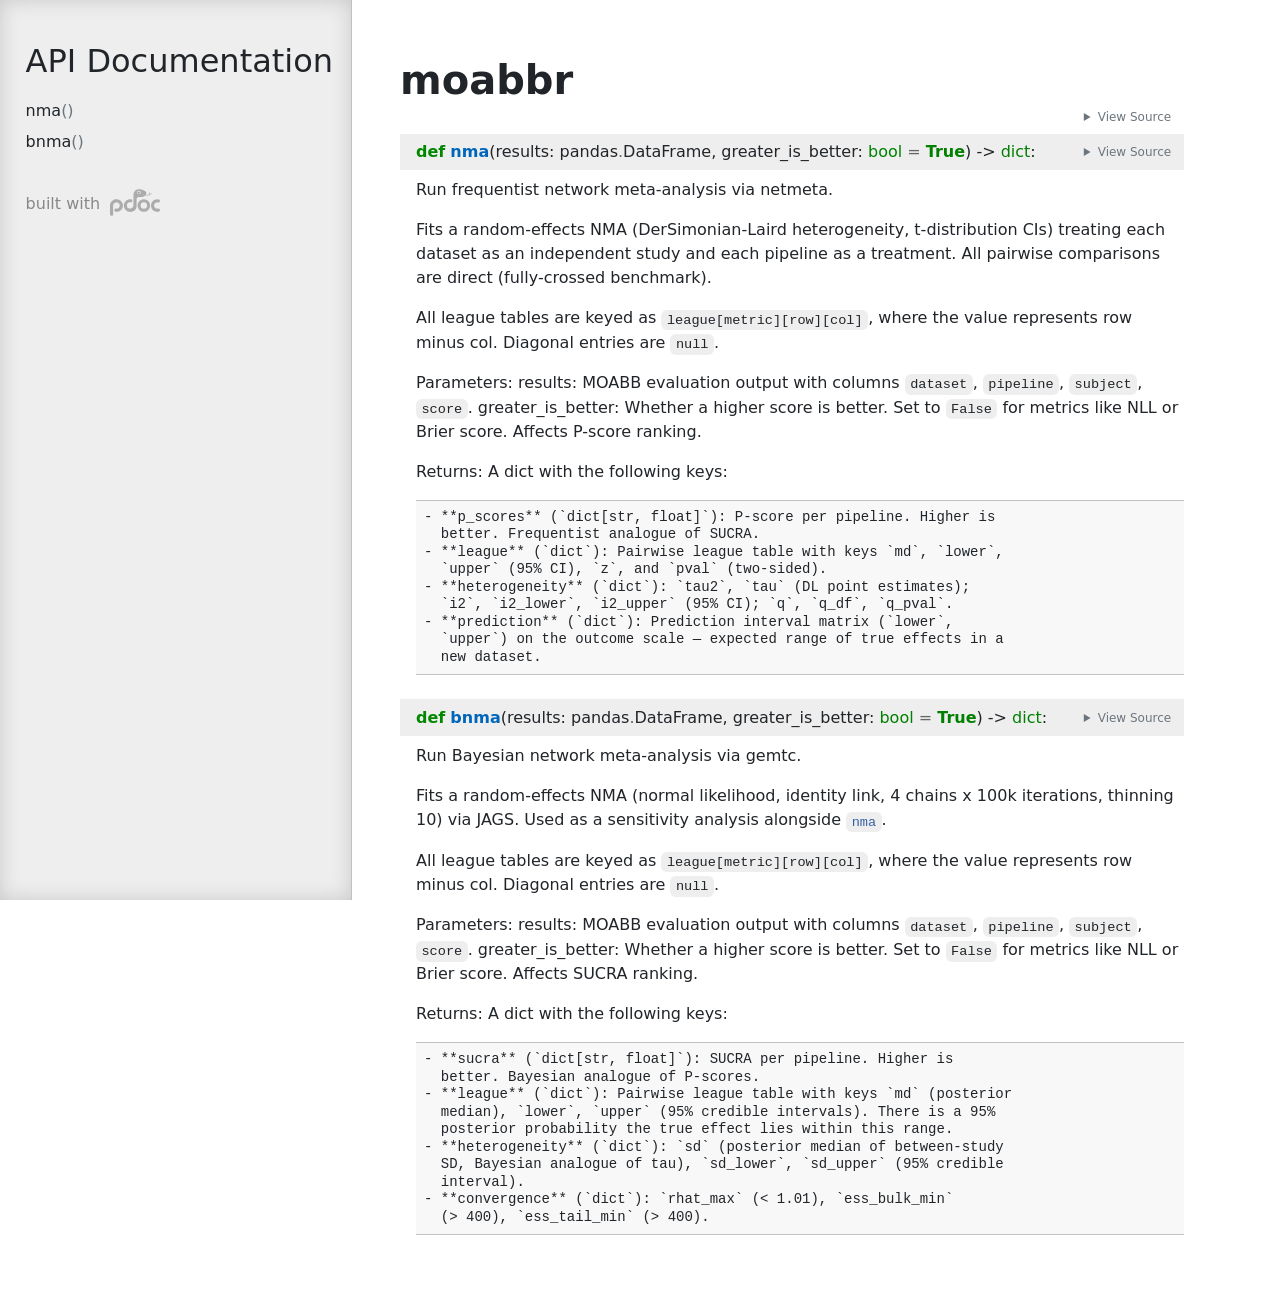
==== docs/moabbr.html @ b008f543 "Moved documentation" ====
<!doctype html>
<html lang="en">
<head>
    <meta charset="utf-8">
    <meta name="viewport" content="width=device-width, initial-scale=1">
    <meta name="generator" content="pdoc 16.0.0"/>
    <title>moabbr API documentation</title>

    <style>/*! * Bootstrap Reboot v5.0.0 (https://getbootstrap.com/) * Copyright 2011-2021 The Bootstrap Authors * Copyright 2011-2021 Twitter, Inc. * Licensed under MIT (https://github.com/twbs/bootstrap/blob/main/LICENSE) * Forked from Normalize.css, licensed MIT (https://github.com/necolas/normalize.css/blob/master/LICENSE.md) */*,::after,::before{box-sizing:border-box}@media (prefers-reduced-motion:no-preference){:root{scroll-behavior:smooth}}body{margin:0;font-family:system-ui,-apple-system,"Segoe UI",Roboto,"Helvetica Neue",Arial,"Noto Sans","Liberation Sans",sans-serif,"Apple Color Emoji","Segoe UI Emoji","Segoe UI Symbol","Noto Color Emoji";font-size:1rem;font-weight:400;line-height:1.5;color:#212529;background-color:#fff;-webkit-text-size-adjust:100%;-webkit-tap-highlight-color:transparent}hr{margin:1rem 0;color:inherit;background-color:currentColor;border:0;opacity:.25}hr:not([size]){height:1px}h1,h2,h3,h4,h5,h6{margin-top:0;margin-bottom:.5rem;font-weight:500;line-height:1.2}h1{font-size:calc(1.375rem + 1.5vw)}@media (min-width:1200px){h1{font-size:2.5rem}}h2{font-size:calc(1.325rem + .9vw)}@media (min-width:1200px){h2{font-size:2rem}}h3{font-size:calc(1.3rem + .6vw)}@media (min-width:1200px){h3{font-size:1.75rem}}h4{font-size:calc(1.275rem + .3vw)}@media (min-width:1200px){h4{font-size:1.5rem}}h5{font-size:1.25rem}h6{font-size:1rem}p{margin-top:0;margin-bottom:1rem}abbr[data-bs-original-title],abbr[title]{-webkit-text-decoration:underline dotted;text-decoration:underline dotted;cursor:help;-webkit-text-decoration-skip-ink:none;text-decoration-skip-ink:none}address{margin-bottom:1rem;font-style:normal;line-height:inherit}ol,ul{padding-left:2rem}dl,ol,ul{margin-top:0;margin-bottom:1rem}ol ol,ol ul,ul ol,ul ul{margin-bottom:0}dt{font-weight:700}dd{margin-bottom:.5rem;margin-left:0}blockquote{margin:0 0 1rem}b,strong{font-weight:bolder}small{font-size:.875em}mark{padding:.2em;background-color:#fcf8e3}sub,sup{position:relative;font-size:.75em;line-height:0;vertical-align:baseline}sub{bottom:-.25em}sup{top:-.5em}a{color:#0d6efd;text-decoration:underline}a:hover{color:#0a58ca}a:not([href]):not([class]),a:not([href]):not([class]):hover{color:inherit;text-decoration:none}code,kbd,pre,samp{font-family:SFMono-Regular,Menlo,Monaco,Consolas,"Liberation Mono","Courier New",monospace;font-size:1em;direction:ltr;unicode-bidi:bidi-override}pre{display:block;margin-top:0;margin-bottom:1rem;overflow:auto;font-size:.875em}pre code{font-size:inherit;color:inherit;word-break:normal}code{font-size:.875em;color:#d63384;word-wrap:break-word}a>code{color:inherit}kbd{padding:.2rem .4rem;font-size:.875em;color:#fff;background-color:#212529;border-radius:.2rem}kbd kbd{padding:0;font-size:1em;font-weight:700}figure{margin:0 0 1rem}img,svg{vertical-align:middle}table{caption-side:bottom;border-collapse:collapse}caption{padding-top:.5rem;padding-bottom:.5rem;color:#6c757d;text-align:left}th{text-align:inherit;text-align:-webkit-match-parent}tbody,td,tfoot,th,thead,tr{border-color:inherit;border-style:solid;border-width:0}label{display:inline-block}button{border-radius:0}button:focus:not(:focus-visible){outline:0}button,input,optgroup,select,textarea{margin:0;font-family:inherit;font-size:inherit;line-height:inherit}button,select{text-transform:none}[role=button]{cursor:pointer}select{word-wrap:normal}select:disabled{opacity:1}[list]::-webkit-calendar-picker-indicator{display:none}[type=button],[type=reset],[type=submit],button{-webkit-appearance:button}[type=button]:not(:disabled),[type=reset]:not(:disabled),[type=submit]:not(:disabled),button:not(:disabled){cursor:pointer}::-moz-focus-inner{padding:0;border-style:none}textarea{resize:vertical}fieldset{min-width:0;padding:0;margin:0;border:0}legend{float:left;width:100%;padding:0;margin-bottom:.5rem;font-size:calc(1.275rem + .3vw);line-height:inherit}@media (min-width:1200px){legend{font-size:1.5rem}}legend+*{clear:left}::-webkit-datetime-edit-day-field,::-webkit-datetime-edit-fields-wrapper,::-webkit-datetime-edit-hour-field,::-webkit-datetime-edit-minute,::-webkit-datetime-edit-month-field,::-webkit-datetime-edit-text,::-webkit-datetime-edit-year-field{padding:0}::-webkit-inner-spin-button{height:auto}[type=search]{outline-offset:-2px;-webkit-appearance:textfield}::-webkit-search-decoration{-webkit-appearance:none}::-webkit-color-swatch-wrapper{padding:0}::file-selector-button{font:inherit}::-webkit-file-upload-button{font:inherit;-webkit-appearance:button}output{display:inline-block}iframe{border:0}summary{display:list-item;cursor:pointer}progress{vertical-align:baseline}[hidden]{display:none!important}</style>
    <style>/*! syntax-highlighting.css */pre{line-height:125%;}span.linenos{color:inherit; background-color:transparent; padding-left:5px; padding-right:20px;}.pdoc-code .hll{background-color:#ffffcc}.pdoc-code{background:#f8f8f8;}.pdoc-code .c{color:#3D7B7B; font-style:italic}.pdoc-code .err{border:1px solid #FF0000}.pdoc-code .k{color:#008000; font-weight:bold}.pdoc-code .o{color:#666666}.pdoc-code .ch{color:#3D7B7B; font-style:italic}.pdoc-code .cm{color:#3D7B7B; font-style:italic}.pdoc-code .cp{color:#9C6500}.pdoc-code .cpf{color:#3D7B7B; font-style:italic}.pdoc-code .c1{color:#3D7B7B; font-style:italic}.pdoc-code .cs{color:#3D7B7B; font-style:italic}.pdoc-code .gd{color:#A00000}.pdoc-code .ge{font-style:italic}.pdoc-code .gr{color:#E40000}.pdoc-code .gh{color:#000080; font-weight:bold}.pdoc-code .gi{color:#008400}.pdoc-code .go{color:#717171}.pdoc-code .gp{color:#000080; font-weight:bold}.pdoc-code .gs{font-weight:bold}.pdoc-code .gu{color:#800080; font-weight:bold}.pdoc-code .gt{color:#0044DD}.pdoc-code .kc{color:#008000; font-weight:bold}.pdoc-code .kd{color:#008000; font-weight:bold}.pdoc-code .kn{color:#008000; font-weight:bold}.pdoc-code .kp{color:#008000}.pdoc-code .kr{color:#008000; font-weight:bold}.pdoc-code .kt{color:#B00040}.pdoc-code .m{color:#666666}.pdoc-code .s{color:#BA2121}.pdoc-code .na{color:#687822}.pdoc-code .nb{color:#008000}.pdoc-code .nc{color:#0000FF; font-weight:bold}.pdoc-code .no{color:#880000}.pdoc-code .nd{color:#AA22FF}.pdoc-code .ni{color:#717171; font-weight:bold}.pdoc-code .ne{color:#CB3F38; font-weight:bold}.pdoc-code .nf{color:#0000FF}.pdoc-code .nl{color:#767600}.pdoc-code .nn{color:#0000FF; font-weight:bold}.pdoc-code .nt{color:#008000; font-weight:bold}.pdoc-code .nv{color:#19177C}.pdoc-code .ow{color:#AA22FF; font-weight:bold}.pdoc-code .w{color:#bbbbbb}.pdoc-code .mb{color:#666666}.pdoc-code .mf{color:#666666}.pdoc-code .mh{color:#666666}.pdoc-code .mi{color:#666666}.pdoc-code .mo{color:#666666}.pdoc-code .sa{color:#BA2121}.pdoc-code .sb{color:#BA2121}.pdoc-code .sc{color:#BA2121}.pdoc-code .dl{color:#BA2121}.pdoc-code .sd{color:#BA2121; font-style:italic}.pdoc-code .s2{color:#BA2121}.pdoc-code .se{color:#AA5D1F; font-weight:bold}.pdoc-code .sh{color:#BA2121}.pdoc-code .si{color:#A45A77; font-weight:bold}.pdoc-code .sx{color:#008000}.pdoc-code .sr{color:#A45A77}.pdoc-code .s1{color:#BA2121}.pdoc-code .ss{color:#19177C}.pdoc-code .bp{color:#008000}.pdoc-code .fm{color:#0000FF}.pdoc-code .vc{color:#19177C}.pdoc-code .vg{color:#19177C}.pdoc-code .vi{color:#19177C}.pdoc-code .vm{color:#19177C}.pdoc-code .il{color:#666666}</style>
    <style>/*! theme.css */:root{--pdoc-background:#fff;}.pdoc{--text:#212529;--muted:#6c757d;--link:#3660a5;--link-hover:#1659c5;--code:#f8f8f8;--active:#fff598;--accent:#eee;--accent2:#c1c1c1;--nav-hover:rgba(255, 255, 255, 0.5);--name:#0066BB;--def:#008800;--annotation:#007020;}</style>
    <style>/*! layout.css */html, body{width:100%;height:100%;}html, main{scroll-behavior:smooth;}body{background-color:var(--pdoc-background);}@media (max-width:769px){#navtoggle{cursor:pointer;position:absolute;width:50px;height:40px;top:1rem;right:1rem;border-color:var(--text);color:var(--text);display:flex;opacity:0.8;z-index:999;}#navtoggle:hover{opacity:1;}#togglestate + div{display:none;}#togglestate:checked + div{display:inherit;}main, header{padding:2rem 3vw;}header + main{margin-top:-3rem;}.git-button{display:none !important;}nav input[type="search"]{max-width:77%;}nav input[type="search"]:first-child{margin-top:-6px;}nav input[type="search"]:valid ~ *{display:none !important;}}@media (min-width:770px){:root{--sidebar-width:clamp(12.5rem, 28vw, 22rem);}nav{position:fixed;overflow:auto;height:100vh;width:var(--sidebar-width);}main, header{padding:3rem 2rem 3rem calc(var(--sidebar-width) + 3rem);width:calc(54rem + var(--sidebar-width));max-width:100%;}header + main{margin-top:-4rem;}#navtoggle{display:none;}}#togglestate{position:absolute;height:0;opacity:0;}nav.pdoc{--pad:clamp(0.5rem, 2vw, 1.75rem);--indent:1.5rem;background-color:var(--accent);border-right:1px solid var(--accent2);box-shadow:0 0 20px rgba(50, 50, 50, .2) inset;padding:0 0 0 var(--pad);overflow-wrap:anywhere;scrollbar-width:thin; scrollbar-color:var(--accent2) transparent; z-index:1}nav.pdoc::-webkit-scrollbar{width:.4rem; }nav.pdoc::-webkit-scrollbar-thumb{background-color:var(--accent2); }nav.pdoc > div{padding:var(--pad) 0;}nav.pdoc .module-list-button{display:inline-flex;align-items:center;color:var(--text);border-color:var(--muted);margin-bottom:1rem;}nav.pdoc .module-list-button:hover{border-color:var(--text);}nav.pdoc input[type=search]{display:block;outline-offset:0;width:calc(100% - var(--pad));}nav.pdoc .logo{max-width:calc(100% - var(--pad));max-height:35vh;display:block;margin:0 auto 1rem;transform:translate(calc(-.5 * var(--pad)), 0);}nav.pdoc ul{list-style:none;padding-left:0;}nav.pdoc > div > ul{margin-left:calc(0px - var(--pad));}nav.pdoc li a{padding:.2rem 0 .2rem calc(var(--pad) + var(--indent));}nav.pdoc > div > ul > li > a{padding-left:var(--pad);}nav.pdoc li{transition:all 100ms;}nav.pdoc li:hover{background-color:var(--nav-hover);}nav.pdoc a, nav.pdoc a:hover{color:var(--text);}nav.pdoc a{display:block;}nav.pdoc > h2:first-of-type{margin-top:1.5rem;}nav.pdoc .class:before{content:"class ";color:var(--muted);}nav.pdoc .function:after{content:"()";color:var(--muted);}nav.pdoc footer:before{content:"";display:block;width:calc(100% - var(--pad));border-top:solid var(--accent2) 1px;margin-top:1.5rem;padding-top:.5rem;}nav.pdoc footer{font-size:small;}</style>
    <style>/*! content.css */.pdoc{color:var(--text);box-sizing:border-box;line-height:1.5;background:none;}.pdoc .pdoc-button{cursor:pointer;display:inline-block;border:solid black 1px;border-radius:2px;font-size:.75rem;padding:calc(0.5em - 1px) 1em;transition:100ms all;}.pdoc .alert{padding:1rem 1rem 1rem calc(1.5rem + 24px);border:1px solid transparent;border-radius:.25rem;background-repeat:no-repeat;background-position:.75rem center;margin-bottom:1rem;}.pdoc .alert > em{display:none;}.pdoc .alert > *:last-child{margin-bottom:0;}.pdoc .alert.note{color:#084298;background-color:#cfe2ff;border-color:#b6d4fe;background-image:url("data:image/svg+xml,%3Csvg%20xmlns%3D%22http%3A//www.w3.org/2000/svg%22%20width%3D%2224%22%20height%3D%2224%22%20fill%3D%22%23084298%22%20viewBox%3D%220%200%2016%2016%22%3E%3Cpath%20d%3D%22M8%2016A8%208%200%201%200%208%200a8%208%200%200%200%200%2016zm.93-9.412-1%204.705c-.07.34.029.533.304.533.194%200%20.487-.07.686-.246l-.088.416c-.287.346-.92.598-1.465.598-.703%200-1.002-.422-.808-1.319l.738-3.468c.064-.293.006-.399-.287-.47l-.451-.081.082-.381%202.29-.287zM8%205.5a1%201%200%201%201%200-2%201%201%200%200%201%200%202z%22/%3E%3C/svg%3E");}.pdoc .alert.tip{color:#0a3622;background-color:#d1e7dd;border-color:#a3cfbb;background-image:url("data:image/svg+xml,%3Csvg%20xmlns%3D%22http%3A//www.w3.org/2000/svg%22%20width%3D%2224%22%20height%3D%2224%22%20fill%3D%22%230a3622%22%20viewBox%3D%220%200%2016%2016%22%3E%3Cpath%20d%3D%22M2%206a6%206%200%201%201%2010.174%204.31c-.203.196-.359.4-.453.619l-.762%201.769A.5.5%200%200%201%2010.5%2013a.5.5%200%200%201%200%201%20.5.5%200%200%201%200%201l-.224.447a1%201%200%200%201-.894.553H6.618a1%201%200%200%201-.894-.553L5.5%2015a.5.5%200%200%201%200-1%20.5.5%200%200%201%200-1%20.5.5%200%200%201-.46-.302l-.761-1.77a2%202%200%200%200-.453-.618A5.98%205.98%200%200%201%202%206m6-5a5%205%200%200%200-3.479%208.592c.263.254.514.564.676.941L5.83%2012h4.342l.632-1.467c.162-.377.413-.687.676-.941A5%205%200%200%200%208%201%22/%3E%3C/svg%3E");}.pdoc .alert.important{color:#055160;background-color:#cff4fc;border-color:#9eeaf9;background-image:url("data:image/svg+xml,%3Csvg%20xmlns%3D%22http%3A//www.w3.org/2000/svg%22%20width%3D%2224%22%20height%3D%2224%22%20fill%3D%22%23055160%22%20viewBox%3D%220%200%2016%2016%22%3E%3Cpath%20d%3D%22M2%200a2%202%200%200%200-2%202v12a2%202%200%200%200%202%202h12a2%202%200%200%200%202-2V2a2%202%200%200%200-2-2zm6%204c.535%200%20.954.462.9.995l-.35%203.507a.552.552%200%200%201-1.1%200L7.1%204.995A.905.905%200%200%201%208%204m.002%206a1%201%200%201%201%200%202%201%201%200%200%201%200-2%22/%3E%3C/svg%3E");}.pdoc .alert.warning{color:#664d03;background-color:#fff3cd;border-color:#ffecb5;background-image:url("data:image/svg+xml,%3Csvg%20xmlns%3D%22http%3A//www.w3.org/2000/svg%22%20width%3D%2224%22%20height%3D%2224%22%20fill%3D%22%23664d03%22%20viewBox%3D%220%200%2016%2016%22%3E%3Cpath%20d%3D%22M8.982%201.566a1.13%201.13%200%200%200-1.96%200L.165%2013.233c-.457.778.091%201.767.98%201.767h13.713c.889%200%201.438-.99.98-1.767L8.982%201.566zM8%205c.535%200%20.954.462.9.995l-.35%203.507a.552.552%200%200%201-1.1%200L7.1%205.995A.905.905%200%200%201%208%205zm.002%206a1%201%200%201%201%200%202%201%201%200%200%201%200-2z%22/%3E%3C/svg%3E");}.pdoc .alert.caution{color:#842029;background-color:#f8d7da;border-color:#f5c2c7;background-image:url("data:image/svg+xml,%3Csvg%20xmlns%3D%22http%3A//www.w3.org/2000/svg%22%20width%3D%2224%22%20height%3D%2224%22%20fill%3D%22%23842029%22%20viewBox%3D%220%200%2016%2016%22%3E%3Cpath%20d%3D%22M11.46.146A.5.5%200%200%200%2011.107%200H4.893a.5.5%200%200%200-.353.146L.146%204.54A.5.5%200%200%200%200%204.893v6.214a.5.5%200%200%200%20.146.353l4.394%204.394a.5.5%200%200%200%20.353.146h6.214a.5.5%200%200%200%20.353-.146l4.394-4.394a.5.5%200%200%200%20.146-.353V4.893a.5.5%200%200%200-.146-.353zM8%204c.535%200%20.954.462.9.995l-.35%203.507a.552.552%200%200%201-1.1%200L7.1%204.995A.905.905%200%200%201%208%204m.002%206a1%201%200%201%201%200%202%201%201%200%200%201%200-2%22/%3E%3C/svg%3E");}.pdoc .alert.danger{color:#842029;background-color:#f8d7da;border-color:#f5c2c7;background-image:url("data:image/svg+xml,%3Csvg%20xmlns%3D%22http%3A//www.w3.org/2000/svg%22%20width%3D%2224%22%20height%3D%2224%22%20fill%3D%22%23842029%22%20viewBox%3D%220%200%2016%2016%22%3E%3Cpath%20d%3D%22M5.52.359A.5.5%200%200%201%206%200h4a.5.5%200%200%201%20.474.658L8.694%206H12.5a.5.5%200%200%201%20.395.807l-7%209a.5.5%200%200%201-.873-.454L6.823%209.5H3.5a.5.5%200%200%201-.48-.641l2.5-8.5z%22/%3E%3C/svg%3E");}.pdoc .visually-hidden{position:absolute !important;width:1px !important;height:1px !important;padding:0 !important;margin:-1px !important;overflow:hidden !important;clip:rect(0, 0, 0, 0) !important;white-space:nowrap !important;border:0 !important;}.pdoc h1, .pdoc h2, .pdoc h3{font-weight:300;margin:.3em 0;padding:.2em 0;}.pdoc > section:not(.module-info) h1{font-size:1.5rem;font-weight:500;}.pdoc > section:not(.module-info) h2{font-size:1.4rem;font-weight:500;}.pdoc > section:not(.module-info) h3{font-size:1.3rem;font-weight:500;}.pdoc > section:not(.module-info) h4{font-size:1.2rem;}.pdoc > section:not(.module-info) h5{font-size:1.1rem;}.pdoc a{text-decoration:none;color:var(--link);}.pdoc a:hover{color:var(--link-hover);}.pdoc blockquote{margin-left:2rem;}.pdoc pre{border-top:1px solid var(--accent2);border-bottom:1px solid var(--accent2);margin-top:0;margin-bottom:1em;padding:.5rem 0 .5rem .5rem;overflow-x:auto;background-color:var(--code);}.pdoc code{color:var(--text);padding:.2em .4em;margin:0;font-size:85%;background-color:var(--accent);border-radius:6px;}.pdoc a > code{color:inherit;}.pdoc pre > code{display:inline-block;font-size:inherit;background:none;border:none;padding:0;}.pdoc > section:not(.module-info){margin-bottom:1.5rem;}.pdoc .modulename{margin-top:0;font-weight:bold;}.pdoc .modulename a{color:var(--link);transition:100ms all;}.pdoc .git-button{float:right;border:solid var(--link) 1px;}.pdoc .git-button:hover{background-color:var(--link);color:var(--pdoc-background);}.view-source-toggle-state,.view-source-toggle-state ~ .pdoc-code{display:none;}.view-source-toggle-state:checked ~ .pdoc-code{display:block;}.view-source-button{display:inline-block;float:right;font-size:.75rem;line-height:1.5rem;color:var(--muted);padding:0 .4rem 0 1.3rem;cursor:pointer;text-indent:-2px;}.view-source-button > span{visibility:hidden;}.module-info .view-source-button{float:none;display:flex;justify-content:flex-end;margin:-1.2rem .4rem -.2rem 0;}.view-source-button::before{position:absolute;content:"View Source";display:list-item;list-style-type:disclosure-closed;}.view-source-toggle-state:checked ~ .attr .view-source-button::before,.view-source-toggle-state:checked ~ .view-source-button::before{list-style-type:disclosure-open;}.pdoc .docstring{margin-bottom:1.5rem;}.pdoc section:not(.module-info) .docstring{margin-left:clamp(0rem, 5vw - 2rem, 1rem);}.pdoc .docstring .pdoc-code{margin-left:1em;margin-right:1em;}.pdoc h1:target,.pdoc h2:target,.pdoc h3:target,.pdoc h4:target,.pdoc h5:target,.pdoc h6:target,.pdoc .pdoc-code > pre > span:target{background-color:var(--active);box-shadow:-1rem 0 0 0 var(--active);}.pdoc .pdoc-code > pre > span:target{display:block;}.pdoc div:target > .attr,.pdoc section:target > .attr,.pdoc dd:target > a{background-color:var(--active);}.pdoc *{scroll-margin:2rem;}.pdoc .pdoc-code .linenos{user-select:none;}.pdoc .attr:hover{filter:contrast(0.95);}.pdoc section, .pdoc .classattr{position:relative;}.pdoc .headerlink{--width:clamp(1rem, 3vw, 2rem);position:absolute;top:0;left:calc(0rem - var(--width));transition:all 100ms ease-in-out;opacity:0;}.pdoc .headerlink::before{content:"#";display:block;text-align:center;width:var(--width);height:2.3rem;line-height:2.3rem;font-size:1.5rem;}.pdoc .attr:hover ~ .headerlink,.pdoc *:target > .headerlink,.pdoc .headerlink:hover{opacity:1;}.pdoc .attr{display:block;margin:.5rem 0 .5rem;padding:.4rem .4rem .4rem 1rem;background-color:var(--accent);overflow-x:auto;}.pdoc .classattr{margin-left:2rem;}.pdoc .decorator-deprecated{color:#842029;}.pdoc .decorator-deprecated ~ span{filter:grayscale(1) opacity(0.8);}.pdoc .name{color:var(--name);font-weight:bold;}.pdoc .def{color:var(--def);font-weight:bold;}.pdoc .signature{background-color:transparent;}.pdoc .param, .pdoc .return-annotation{white-space:pre;}.pdoc .signature.multiline .param{display:block;}.pdoc .signature.condensed .param{display:inline-block;}.pdoc .annotation{color:var(--annotation);}.pdoc .view-value-toggle-state,.pdoc .view-value-toggle-state ~ .default_value{display:none;}.pdoc .view-value-toggle-state:checked ~ .default_value{display:inherit;}.pdoc .view-value-button{font-size:.5rem;vertical-align:middle;border-style:dashed;margin-top:-0.1rem;}.pdoc .view-value-button:hover{background:white;}.pdoc .view-value-button::before{content:"show";text-align:center;width:2.2em;display:inline-block;}.pdoc .view-value-toggle-state:checked ~ .view-value-button::before{content:"hide";}.pdoc .inherited{margin-left:2rem;}.pdoc .inherited dt{font-weight:700;}.pdoc .inherited dt, .pdoc .inherited dd{display:inline;margin-left:0;margin-bottom:.5rem;}.pdoc .inherited dd:not(:last-child):after{content:", ";}.pdoc .inherited .class:before{content:"class ";}.pdoc .inherited .function a:after{content:"()";}.pdoc .search-result .docstring{overflow:auto;max-height:25vh;}.pdoc .search-result.focused > .attr{background-color:var(--active);}.pdoc .attribution{margin-top:2rem;display:block;opacity:0.5;transition:all 200ms;filter:grayscale(100%);}.pdoc .attribution:hover{opacity:1;filter:grayscale(0%);}.pdoc .attribution img{margin-left:5px;height:27px;vertical-align:bottom;width:50px;transition:all 200ms;}.pdoc table{display:block;width:max-content;max-width:100%;overflow:auto;margin-bottom:1rem;}.pdoc table th{font-weight:600;}.pdoc table th, .pdoc table td{padding:6px 13px;border:1px solid var(--accent2);}</style>
    <style>/*! custom.css */</style></head>
<body>
    <nav class="pdoc">
        <label id="navtoggle" for="togglestate" class="pdoc-button"><svg xmlns='http://www.w3.org/2000/svg' viewBox='0 0 30 30'><path stroke-linecap='round' stroke="currentColor" stroke-miterlimit='10' stroke-width='2' d='M4 7h22M4 15h22M4 23h22'/></svg></label>
        <input id="togglestate" type="checkbox" aria-hidden="true" tabindex="-1">
        <div>




            <h2>API Documentation</h2>
                <ul class="memberlist">
            <li>
                    <a class="function" href="#nma">nma</a>
            </li>
            <li>
                    <a class="function" href="#bnma">bnma</a>
            </li>
    </ul>



        <a class="attribution" title="pdoc: Python API documentation generator" href="https://pdoc.dev" target="_blank">
            built with <span class="visually-hidden">pdoc</span><img
                alt="pdoc logo"
                src="data:image/svg+xml,%3Csvg%20xmlns%3D%22http%3A//www.w3.org/2000/svg%22%20role%3D%22img%22%20aria-label%3D%22pdoc%20logo%22%20width%3D%22300%22%20height%3D%22160%22%20viewBox%3D%220%200%20150%2080%22%3E%3Ctitle%3Epdoc%3C/title%3E%3Cpath%20d%3D%22M132.316%2048.886c.276-4.679%202.342-6.698%204.409-7.982s4.27-1.165%206.751-1.055c1.586.07%203.044.156%204.222-.482%201.142-.619%202.026-1.932%202.162-3.739.268-3.576-1.929-5.368-5.006-5.551s-7.599.524-10.517%201.606c-4.455%201.652-8.588%206.606-9.552%208.992s-2.342%206.193-1.745%2010.873%202.664%209.221%205.878%2011.79%205.878%203.808%2010.103%204.312%203.444.229%206.062.229%205.006-2.202%204.914-4.909-2.296-5.001-4.501-4.863-3.077.505-5.281.229-7.715-2.064-7.899-9.451z%22%20fill%3D%22%23198754%22/%3E%3Ccircle%20cx%3D%22101.504%22%20cy%3D%2248.943%22%20r%3D%2214.208%22%20fill%3D%22none%22%20stroke%3D%22%23198754%22%20stroke-width%3D%229.354%22/%3E%3Cpath%20d%3D%22M87.81.002c-3.637.065-5.001.454-7.014%201.232s-3.443%201.363-6.3%204.282c-1.723%201.76-3.148%205.019-3.776%207.329-.413%201.521-.316%202.63-.316%202.63l-.195%2034.612c.065%205.774-6.755%208.305-9.612%208.37s-9.678-1.038-9.743-9.408%207.128-9.521%208.362-9.521c1.413-.13%202.526-.021%203.718-.016%202.071.009%204.157-.778%204.092-4.671s-4.157-4.736-4.157-4.736c-6.3-.843-11.43%202.206-11.43%202.206S40.917%2038.15%2041.372%2049.634%2051.568%2068.19%2061.311%2068.125s18.316-7.007%2018.445-17.193l.13-22.772c.046-2.291%202.683-3.644%204.476-4.203.745-.232%201.694-.274%201.694-.274l10.457-.13s4.871-.324%207.729-3.114%204.352-6.294%204.352-6.294.974-3.049.13-4.606-.195-1.233-2.792-3.309-8.573-4.477-8.573-4.477S91.447-.063%2087.81.002zM0%2047.169l.065%2028.417S0%2080.127%204.481%2079.997s5.072-3.866%205.049-4.152l-.113-28.482s1.624-7.656%209.937-7.721%2010.002%206.942%2010.002%208.499-.909%2010.51-9.093%2010.51c-.948%200-2.99-.567-4.145-.272-3.919%201-3.194%204.554-3.194%204.554s.065%205.061%207.404%204.996%2018.575-6.034%2018.575-19.074S26.953%2030.04%2019.549%2029.91%201.234%2035.296%200%2047.169z%22%20fill%3D%22%23198754%22/%3E%3Cg%20transform%3D%22matrix%28.325601%200%200%20.325256%20-10.32669%20-45.802786%29%22%3E%3Ccircle%20cx%3D%22297.554%22%20cy%3D%22172.286%22%20r%3D%2216.5%22%20fill%3D%22%23fff%22/%3E%3Cellipse%20cx%3D%22297.709%22%20cy%3D%22172.642%22%20rx%3D%2211.071%22%20ry%3D%2210.871%22%20fill%3D%22%23105a48%22/%3E%3Ccircle%20cx%3D%22304.104%22%20cy%3D%22167.667%22%20r%3D%224.5%22%20fill%3D%22%23fff%22/%3E%3C/g%3E%3Cpath%20d%3D%22M94.661%2017.032l.893-1.476s.99.714%201.916.925%201.575.114%202.955.114l14.565-.162c1.283-.032%203.085-.762%203.02-3.293s-.373-3.503-.373-3.503l1.283-.487s.52.503.877%201.573.309%201.995.292%202.66-.227%201.541-.227%201.541%201.564-.308%202.359-1.038.823-.779%201.489-1.508.812-.86.812-.86.552-.13.877.26.341.957.065%201.46-1.672%202.206-3.247%203.066-2.76%201.427-3.929%201.768-3.848.73-7.063.714l-10.944-.114s-2.143-.081-3.02-.373-2.241-.973-2.598-1.265z%22%20fill%3D%22%23d36d49%22/%3E%3Cg%20fill%3D%22%23105a48%22%3E%3Cellipse%20cx%3D%2293.052%22%20cy%3D%2243.567%22%20rx%3D%22.869%22%20ry%3D%221.014%22%20transform%3D%22rotate%28341.022%29%22/%3E%3Cellipse%20cx%3D%22104.3%22%20cy%3D%22-16.184%22%20rx%3D%22.865%22%20ry%3D%221.009%22%20transform%3D%22rotate%2814.786%29%22/%3E%3C/g%3E%3C/svg%3E"/>
        </a>
</div>
    </nav>
    <main class="pdoc">
            <section class="module-info">
                    <h1 class="modulename">
moabbr    </h1>

                
                        <input id="mod-moabbr-view-source" class="view-source-toggle-state" type="checkbox" aria-hidden="true" tabindex="-1">

                        <label class="view-source-button" for="mod-moabbr-view-source"><span>View Source</span></label>

                        <div class="pdoc-code codehilite"><pre><span></span><span id="L-1"><a href="#L-1"><span class="linenos">1</span></a><span class="kn">from</span><span class="w"> </span><span class="nn">.run</span><span class="w"> </span><span class="kn">import</span> <span class="n">nma</span><span class="p">,</span> <span class="n">bnma</span>
</span><span id="L-2"><a href="#L-2"><span class="linenos">2</span></a>
</span><span id="L-3"><a href="#L-3"><span class="linenos">3</span></a><span class="n">__all__</span> <span class="o">=</span> <span class="p">[</span><span class="n">nma</span><span class="o">.</span><span class="vm">__name__</span><span class="p">,</span> <span class="n">bnma</span><span class="o">.</span><span class="vm">__name__</span><span class="p">]</span>
</span></pre></div>


            </section>
                <section id="nma">
                            <input id="nma-view-source" class="view-source-toggle-state" type="checkbox" aria-hidden="true" tabindex="-1">
<div class="attr function">
            
        <span class="def">def</span>
        <span class="name">nma</span><span class="signature pdoc-code condensed">(<span class="param"><span class="n">results</span><span class="p">:</span> <span class="n">pandas</span><span class="o">.</span><span class="n">DataFrame</span>, </span><span class="param"><span class="n">greater_is_better</span><span class="p">:</span> <span class="nb">bool</span> <span class="o">=</span> <span class="kc">True</span></span><span class="return-annotation">) -> <span class="nb">dict</span>:</span></span>

                <label class="view-source-button" for="nma-view-source"><span>View Source</span></label>

    </div>
    <a class="headerlink" href="#nma"></a>
            <div class="pdoc-code codehilite"><pre><span></span><span id="nma-29"><a href="#nma-29"><span class="linenos">29</span></a><span class="k">def</span><span class="w"> </span><span class="nf">nma</span><span class="p">(</span><span class="n">results</span><span class="p">:</span> <span class="n">pd</span><span class="o">.</span><span class="n">DataFrame</span><span class="p">,</span> <span class="n">greater_is_better</span><span class="p">:</span> <span class="nb">bool</span> <span class="o">=</span> <span class="kc">True</span><span class="p">)</span> <span class="o">-&gt;</span> <span class="nb">dict</span><span class="p">:</span>
</span><span id="nma-30"><a href="#nma-30"><span class="linenos">30</span></a><span class="w">    </span><span class="sd">&quot;&quot;&quot;Run frequentist network meta-analysis via netmeta.</span>
</span><span id="nma-31"><a href="#nma-31"><span class="linenos">31</span></a>
</span><span id="nma-32"><a href="#nma-32"><span class="linenos">32</span></a><span class="sd">    Fits a random-effects NMA (DerSimonian-Laird heterogeneity, t-distribution</span>
</span><span id="nma-33"><a href="#nma-33"><span class="linenos">33</span></a><span class="sd">    CIs) treating each dataset as an independent study and each pipeline as a</span>
</span><span id="nma-34"><a href="#nma-34"><span class="linenos">34</span></a><span class="sd">    treatment. All pairwise comparisons are direct (fully-crossed benchmark).</span>
</span><span id="nma-35"><a href="#nma-35"><span class="linenos">35</span></a>
</span><span id="nma-36"><a href="#nma-36"><span class="linenos">36</span></a><span class="sd">    All league tables are keyed as `league[metric][row][col]`, where the value</span>
</span><span id="nma-37"><a href="#nma-37"><span class="linenos">37</span></a><span class="sd">    represents row minus col. Diagonal entries are `null`.</span>
</span><span id="nma-38"><a href="#nma-38"><span class="linenos">38</span></a>
</span><span id="nma-39"><a href="#nma-39"><span class="linenos">39</span></a><span class="sd">    Parameters:</span>
</span><span id="nma-40"><a href="#nma-40"><span class="linenos">40</span></a><span class="sd">        results: MOABB evaluation output with columns `dataset`, `pipeline`,</span>
</span><span id="nma-41"><a href="#nma-41"><span class="linenos">41</span></a><span class="sd">            `subject`, `score`.</span>
</span><span id="nma-42"><a href="#nma-42"><span class="linenos">42</span></a><span class="sd">        greater_is_better: Whether a higher score is better. Set to `False`</span>
</span><span id="nma-43"><a href="#nma-43"><span class="linenos">43</span></a><span class="sd">            for metrics like NLL or Brier score. Affects P-score ranking.</span>
</span><span id="nma-44"><a href="#nma-44"><span class="linenos">44</span></a>
</span><span id="nma-45"><a href="#nma-45"><span class="linenos">45</span></a><span class="sd">    Returns:</span>
</span><span id="nma-46"><a href="#nma-46"><span class="linenos">46</span></a><span class="sd">        A dict with the following keys:</span>
</span><span id="nma-47"><a href="#nma-47"><span class="linenos">47</span></a>
</span><span id="nma-48"><a href="#nma-48"><span class="linenos">48</span></a><span class="sd">        - **p_scores** (`dict[str, float]`): P-score per pipeline. Higher is</span>
</span><span id="nma-49"><a href="#nma-49"><span class="linenos">49</span></a><span class="sd">          better. Frequentist analogue of SUCRA.</span>
</span><span id="nma-50"><a href="#nma-50"><span class="linenos">50</span></a><span class="sd">        - **league** (`dict`): Pairwise league table with keys `md`, `lower`,</span>
</span><span id="nma-51"><a href="#nma-51"><span class="linenos">51</span></a><span class="sd">          `upper` (95% CI), `z`, and `pval` (two-sided).</span>
</span><span id="nma-52"><a href="#nma-52"><span class="linenos">52</span></a><span class="sd">        - **heterogeneity** (`dict`): `tau2`, `tau` (DL point estimates);</span>
</span><span id="nma-53"><a href="#nma-53"><span class="linenos">53</span></a><span class="sd">          `i2`, `i2_lower`, `i2_upper` (95% CI); `q`, `q_df`, `q_pval`.</span>
</span><span id="nma-54"><a href="#nma-54"><span class="linenos">54</span></a><span class="sd">        - **prediction** (`dict`): Prediction interval matrix (`lower`,</span>
</span><span id="nma-55"><a href="#nma-55"><span class="linenos">55</span></a><span class="sd">          `upper`) on the outcome scale — expected range of true effects in a</span>
</span><span id="nma-56"><a href="#nma-56"><span class="linenos">56</span></a><span class="sd">          new dataset.</span>
</span><span id="nma-57"><a href="#nma-57"><span class="linenos">57</span></a><span class="sd">    &quot;&quot;&quot;</span>
</span><span id="nma-58"><a href="#nma-58"><span class="linenos">58</span></a>    <span class="k">return</span> <span class="n">_run</span><span class="p">(</span><span class="s2">&quot;nma&quot;</span><span class="p">,</span> <span class="n">results</span><span class="p">,</span> <span class="n">greater_is_better</span><span class="p">)</span>
</span></pre></div>


            <div class="docstring"><p>Run frequentist network meta-analysis via netmeta.</p>

<p>Fits a random-effects NMA (DerSimonian-Laird heterogeneity, t-distribution
CIs) treating each dataset as an independent study and each pipeline as a
treatment. All pairwise comparisons are direct (fully-crossed benchmark).</p>

<p>All league tables are keyed as <code>league[metric][row][col]</code>, where the value
represents row minus col. Diagonal entries are <code>null</code>.</p>

<p>Parameters:
    results: MOABB evaluation output with columns <code>dataset</code>, <code>pipeline</code>,
        <code>subject</code>, <code>score</code>.
    greater_is_better: Whether a higher score is better. Set to <code>False</code>
        for metrics like NLL or Brier score. Affects P-score ranking.</p>

<p>Returns:
    A dict with the following keys:</p>

<pre><code>- **p_scores** (`dict[str, float]`): P-score per pipeline. Higher is
  better. Frequentist analogue of SUCRA.
- **league** (`dict`): Pairwise league table with keys `md`, `lower`,
  `upper` (95% CI), `z`, and `pval` (two-sided).
- **heterogeneity** (`dict`): `tau2`, `tau` (DL point estimates);
  `i2`, `i2_lower`, `i2_upper` (95% CI); `q`, `q_df`, `q_pval`.
- **prediction** (`dict`): Prediction interval matrix (`lower`,
  `upper`) on the outcome scale — expected range of true effects in a
  new dataset.
</code></pre>
</div>


                </section>
                <section id="bnma">
                            <input id="bnma-view-source" class="view-source-toggle-state" type="checkbox" aria-hidden="true" tabindex="-1">
<div class="attr function">
            
        <span class="def">def</span>
        <span class="name">bnma</span><span class="signature pdoc-code condensed">(<span class="param"><span class="n">results</span><span class="p">:</span> <span class="n">pandas</span><span class="o">.</span><span class="n">DataFrame</span>, </span><span class="param"><span class="n">greater_is_better</span><span class="p">:</span> <span class="nb">bool</span> <span class="o">=</span> <span class="kc">True</span></span><span class="return-annotation">) -> <span class="nb">dict</span>:</span></span>

                <label class="view-source-button" for="bnma-view-source"><span>View Source</span></label>

    </div>
    <a class="headerlink" href="#bnma"></a>
            <div class="pdoc-code codehilite"><pre><span></span><span id="bnma-61"><a href="#bnma-61"><span class="linenos">61</span></a><span class="k">def</span><span class="w"> </span><span class="nf">bnma</span><span class="p">(</span><span class="n">results</span><span class="p">:</span> <span class="n">pd</span><span class="o">.</span><span class="n">DataFrame</span><span class="p">,</span> <span class="n">greater_is_better</span><span class="p">:</span> <span class="nb">bool</span> <span class="o">=</span> <span class="kc">True</span><span class="p">)</span> <span class="o">-&gt;</span> <span class="nb">dict</span><span class="p">:</span>
</span><span id="bnma-62"><a href="#bnma-62"><span class="linenos">62</span></a><span class="w">    </span><span class="sd">&quot;&quot;&quot;Run Bayesian network meta-analysis via gemtc.</span>
</span><span id="bnma-63"><a href="#bnma-63"><span class="linenos">63</span></a>
</span><span id="bnma-64"><a href="#bnma-64"><span class="linenos">64</span></a><span class="sd">    Fits a random-effects NMA (normal likelihood, identity link, 4 chains x</span>
</span><span id="bnma-65"><a href="#bnma-65"><span class="linenos">65</span></a><span class="sd">    100k iterations, thinning 10) via JAGS. Used as a sensitivity analysis</span>
</span><span id="bnma-66"><a href="#bnma-66"><span class="linenos">66</span></a><span class="sd">    alongside `nma`.</span>
</span><span id="bnma-67"><a href="#bnma-67"><span class="linenos">67</span></a>
</span><span id="bnma-68"><a href="#bnma-68"><span class="linenos">68</span></a><span class="sd">    All league tables are keyed as `league[metric][row][col]`, where the value</span>
</span><span id="bnma-69"><a href="#bnma-69"><span class="linenos">69</span></a><span class="sd">    represents row minus col. Diagonal entries are `null`.</span>
</span><span id="bnma-70"><a href="#bnma-70"><span class="linenos">70</span></a>
</span><span id="bnma-71"><a href="#bnma-71"><span class="linenos">71</span></a><span class="sd">    Parameters:</span>
</span><span id="bnma-72"><a href="#bnma-72"><span class="linenos">72</span></a><span class="sd">        results: MOABB evaluation output with columns `dataset`, `pipeline`,</span>
</span><span id="bnma-73"><a href="#bnma-73"><span class="linenos">73</span></a><span class="sd">            `subject`, `score`.</span>
</span><span id="bnma-74"><a href="#bnma-74"><span class="linenos">74</span></a><span class="sd">        greater_is_better: Whether a higher score is better. Set to `False`</span>
</span><span id="bnma-75"><a href="#bnma-75"><span class="linenos">75</span></a><span class="sd">            for metrics like NLL or Brier score. Affects SUCRA ranking.</span>
</span><span id="bnma-76"><a href="#bnma-76"><span class="linenos">76</span></a>
</span><span id="bnma-77"><a href="#bnma-77"><span class="linenos">77</span></a><span class="sd">    Returns:</span>
</span><span id="bnma-78"><a href="#bnma-78"><span class="linenos">78</span></a><span class="sd">        A dict with the following keys:</span>
</span><span id="bnma-79"><a href="#bnma-79"><span class="linenos">79</span></a>
</span><span id="bnma-80"><a href="#bnma-80"><span class="linenos">80</span></a><span class="sd">        - **sucra** (`dict[str, float]`): SUCRA per pipeline. Higher is</span>
</span><span id="bnma-81"><a href="#bnma-81"><span class="linenos">81</span></a><span class="sd">          better. Bayesian analogue of P-scores.</span>
</span><span id="bnma-82"><a href="#bnma-82"><span class="linenos">82</span></a><span class="sd">        - **league** (`dict`): Pairwise league table with keys `md` (posterior</span>
</span><span id="bnma-83"><a href="#bnma-83"><span class="linenos">83</span></a><span class="sd">          median), `lower`, `upper` (95% credible intervals). There is a 95%</span>
</span><span id="bnma-84"><a href="#bnma-84"><span class="linenos">84</span></a><span class="sd">          posterior probability the true effect lies within this range.</span>
</span><span id="bnma-85"><a href="#bnma-85"><span class="linenos">85</span></a><span class="sd">        - **heterogeneity** (`dict`): `sd` (posterior median of between-study</span>
</span><span id="bnma-86"><a href="#bnma-86"><span class="linenos">86</span></a><span class="sd">          SD, Bayesian analogue of tau), `sd_lower`, `sd_upper` (95% credible</span>
</span><span id="bnma-87"><a href="#bnma-87"><span class="linenos">87</span></a><span class="sd">          interval).</span>
</span><span id="bnma-88"><a href="#bnma-88"><span class="linenos">88</span></a><span class="sd">        - **convergence** (`dict`): `rhat_max` (&lt; 1.01), `ess_bulk_min`</span>
</span><span id="bnma-89"><a href="#bnma-89"><span class="linenos">89</span></a><span class="sd">          (&gt; 400), `ess_tail_min` (&gt; 400).</span>
</span><span id="bnma-90"><a href="#bnma-90"><span class="linenos">90</span></a><span class="sd">    &quot;&quot;&quot;</span>
</span><span id="bnma-91"><a href="#bnma-91"><span class="linenos">91</span></a>    <span class="k">return</span> <span class="n">_run</span><span class="p">(</span><span class="s2">&quot;bnma&quot;</span><span class="p">,</span> <span class="n">results</span><span class="p">,</span> <span class="n">greater_is_better</span><span class="p">)</span>
</span></pre></div>


            <div class="docstring"><p>Run Bayesian network meta-analysis via gemtc.</p>

<p>Fits a random-effects NMA (normal likelihood, identity link, 4 chains x
100k iterations, thinning 10) via JAGS. Used as a sensitivity analysis
alongside <code><a href="#nma">nma</a></code>.</p>

<p>All league tables are keyed as <code>league[metric][row][col]</code>, where the value
represents row minus col. Diagonal entries are <code>null</code>.</p>

<p>Parameters:
    results: MOABB evaluation output with columns <code>dataset</code>, <code>pipeline</code>,
        <code>subject</code>, <code>score</code>.
    greater_is_better: Whether a higher score is better. Set to <code>False</code>
        for metrics like NLL or Brier score. Affects SUCRA ranking.</p>

<p>Returns:
    A dict with the following keys:</p>

<pre><code>- **sucra** (`dict[str, float]`): SUCRA per pipeline. Higher is
  better. Bayesian analogue of P-scores.
- **league** (`dict`): Pairwise league table with keys `md` (posterior
  median), `lower`, `upper` (95% credible intervals). There is a 95%
  posterior probability the true effect lies within this range.
- **heterogeneity** (`dict`): `sd` (posterior median of between-study
  SD, Bayesian analogue of tau), `sd_lower`, `sd_upper` (95% credible
  interval).
- **convergence** (`dict`): `rhat_max` (&lt; 1.01), `ess_bulk_min`
  (&gt; 400), `ess_tail_min` (&gt; 400).
</code></pre>
</div>


                </section>
    </main>
</body>
</html>
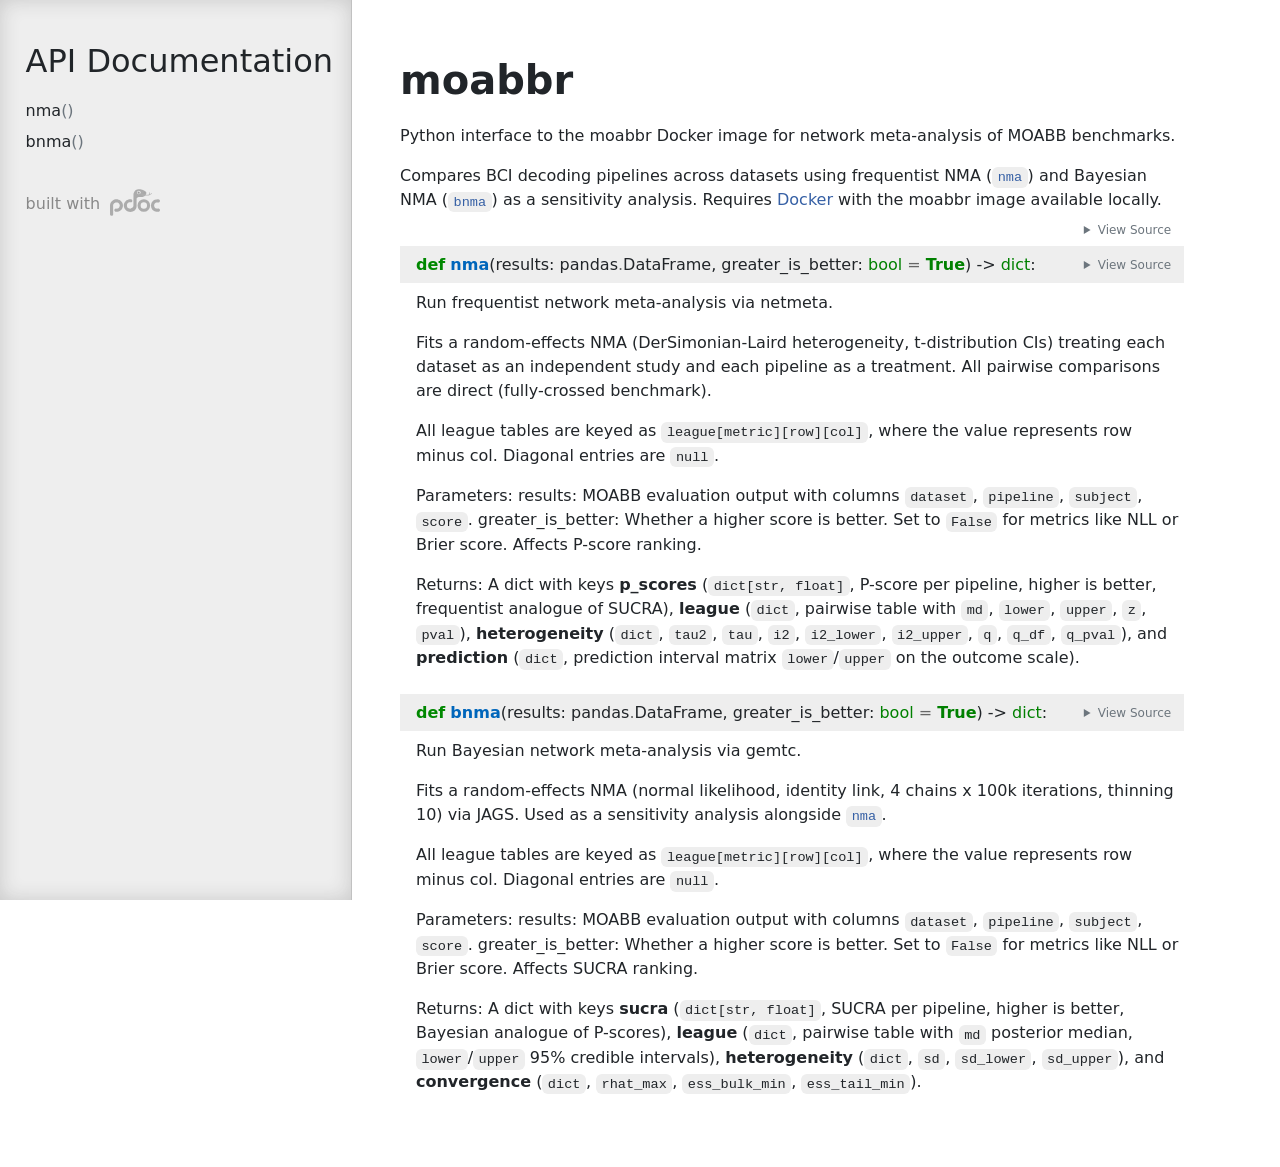
==== commit 9b27598e: "Updated docs webpage" ====
--- a/docs/moabbr.html
+++ b/docs/moabbr.html
@@ -45,14 +45,27 @@
                     <h1 class="modulename">
 moabbr    </h1>
 
-                
+                        <div class="docstring"><p>Python interface to the moabbr Docker image for network meta-analysis of MOABB benchmarks.</p>
+
+<p>Compares BCI decoding pipelines across datasets using frequentist NMA
+(<code><a href="#nma">nma</a></code>) and Bayesian NMA (<code><a href="#bnma">bnma</a></code>) as a sensitivity analysis. Requires
+<a href="https://www.docker.com">Docker</a> with the moabbr image available locally.</p>
+</div>
+
                         <input id="mod-moabbr-view-source" class="view-source-toggle-state" type="checkbox" aria-hidden="true" tabindex="-1">
 
                         <label class="view-source-button" for="mod-moabbr-view-source"><span>View Source</span></label>
 
-                        <div class="pdoc-code codehilite"><pre><span></span><span id="L-1"><a href="#L-1"><span class="linenos">1</span></a><span class="kn">from</span><span class="w"> </span><span class="nn">.run</span><span class="w"> </span><span class="kn">import</span> <span class="n">nma</span><span class="p">,</span> <span class="n">bnma</span>
-</span><span id="L-2"><a href="#L-2"><span class="linenos">2</span></a>
-</span><span id="L-3"><a href="#L-3"><span class="linenos">3</span></a><span class="n">__all__</span> <span class="o">=</span> <span class="p">[</span><span class="n">nma</span><span class="o">.</span><span class="vm">__name__</span><span class="p">,</span> <span class="n">bnma</span><span class="o">.</span><span class="vm">__name__</span><span class="p">]</span>
+                        <div class="pdoc-code codehilite"><pre><span></span><span id="L-1"><a href="#L-1"><span class="linenos"> 1</span></a><span class="sd">&quot;&quot;&quot;Python interface to the moabbr Docker image for network meta-analysis of MOABB benchmarks.</span>
+</span><span id="L-2"><a href="#L-2"><span class="linenos"> 2</span></a>
+</span><span id="L-3"><a href="#L-3"><span class="linenos"> 3</span></a><span class="sd">Compares BCI decoding pipelines across datasets using frequentist NMA</span>
+</span><span id="L-4"><a href="#L-4"><span class="linenos"> 4</span></a><span class="sd">(`nma`) and Bayesian NMA (`bnma`) as a sensitivity analysis. Requires</span>
+</span><span id="L-5"><a href="#L-5"><span class="linenos"> 5</span></a><span class="sd">[Docker](https://www.docker.com) with the moabbr image available locally.</span>
+</span><span id="L-6"><a href="#L-6"><span class="linenos"> 6</span></a><span class="sd">&quot;&quot;&quot;</span>
+</span><span id="L-7"><a href="#L-7"><span class="linenos"> 7</span></a>
+</span><span id="L-8"><a href="#L-8"><span class="linenos"> 8</span></a><span class="kn">from</span><span class="w"> </span><span class="nn">.run</span><span class="w"> </span><span class="kn">import</span> <span class="n">nma</span><span class="p">,</span> <span class="n">bnma</span>
+</span><span id="L-9"><a href="#L-9"><span class="linenos"> 9</span></a>
+</span><span id="L-10"><a href="#L-10"><span class="linenos">10</span></a><span class="n">__all__</span> <span class="o">=</span> <span class="p">[</span><span class="n">nma</span><span class="o">.</span><span class="vm">__name__</span><span class="p">,</span> <span class="n">bnma</span><span class="o">.</span><span class="vm">__name__</span><span class="p">]</span>
 </span></pre></div>
 
 
@@ -85,19 +98,15 @@
 </span><span id="nma-43"><a href="#nma-43"><span class="linenos">43</span></a><span class="sd">            for metrics like NLL or Brier score. Affects P-score ranking.</span>
 </span><span id="nma-44"><a href="#nma-44"><span class="linenos">44</span></a>
 </span><span id="nma-45"><a href="#nma-45"><span class="linenos">45</span></a><span class="sd">    Returns:</span>
-</span><span id="nma-46"><a href="#nma-46"><span class="linenos">46</span></a><span class="sd">        A dict with the following keys:</span>
-</span><span id="nma-47"><a href="#nma-47"><span class="linenos">47</span></a>
-</span><span id="nma-48"><a href="#nma-48"><span class="linenos">48</span></a><span class="sd">        - **p_scores** (`dict[str, float]`): P-score per pipeline. Higher is</span>
-</span><span id="nma-49"><a href="#nma-49"><span class="linenos">49</span></a><span class="sd">          better. Frequentist analogue of SUCRA.</span>
-</span><span id="nma-50"><a href="#nma-50"><span class="linenos">50</span></a><span class="sd">        - **league** (`dict`): Pairwise league table with keys `md`, `lower`,</span>
-</span><span id="nma-51"><a href="#nma-51"><span class="linenos">51</span></a><span class="sd">          `upper` (95% CI), `z`, and `pval` (two-sided).</span>
-</span><span id="nma-52"><a href="#nma-52"><span class="linenos">52</span></a><span class="sd">        - **heterogeneity** (`dict`): `tau2`, `tau` (DL point estimates);</span>
-</span><span id="nma-53"><a href="#nma-53"><span class="linenos">53</span></a><span class="sd">          `i2`, `i2_lower`, `i2_upper` (95% CI); `q`, `q_df`, `q_pval`.</span>
-</span><span id="nma-54"><a href="#nma-54"><span class="linenos">54</span></a><span class="sd">        - **prediction** (`dict`): Prediction interval matrix (`lower`,</span>
-</span><span id="nma-55"><a href="#nma-55"><span class="linenos">55</span></a><span class="sd">          `upper`) on the outcome scale — expected range of true effects in a</span>
-</span><span id="nma-56"><a href="#nma-56"><span class="linenos">56</span></a><span class="sd">          new dataset.</span>
-</span><span id="nma-57"><a href="#nma-57"><span class="linenos">57</span></a><span class="sd">    &quot;&quot;&quot;</span>
-</span><span id="nma-58"><a href="#nma-58"><span class="linenos">58</span></a>    <span class="k">return</span> <span class="n">_run</span><span class="p">(</span><span class="s2">&quot;nma&quot;</span><span class="p">,</span> <span class="n">results</span><span class="p">,</span> <span class="n">greater_is_better</span><span class="p">)</span>
+</span><span id="nma-46"><a href="#nma-46"><span class="linenos">46</span></a><span class="sd">        A dict with keys **p_scores** (`dict[str, float]`, P-score per</span>
+</span><span id="nma-47"><a href="#nma-47"><span class="linenos">47</span></a><span class="sd">        pipeline, higher is better, frequentist analogue of SUCRA),</span>
+</span><span id="nma-48"><a href="#nma-48"><span class="linenos">48</span></a><span class="sd">        **league** (`dict`, pairwise table with `md`, `lower`, `upper`,</span>
+</span><span id="nma-49"><a href="#nma-49"><span class="linenos">49</span></a><span class="sd">        `z`, `pval`), **heterogeneity** (`dict`, `tau2`, `tau`, `i2`,</span>
+</span><span id="nma-50"><a href="#nma-50"><span class="linenos">50</span></a><span class="sd">        `i2_lower`, `i2_upper`, `q`, `q_df`, `q_pval`), and **prediction**</span>
+</span><span id="nma-51"><a href="#nma-51"><span class="linenos">51</span></a><span class="sd">        (`dict`, prediction interval matrix `lower`/`upper` on the outcome</span>
+</span><span id="nma-52"><a href="#nma-52"><span class="linenos">52</span></a><span class="sd">        scale).</span>
+</span><span id="nma-53"><a href="#nma-53"><span class="linenos">53</span></a><span class="sd">    &quot;&quot;&quot;</span>
+</span><span id="nma-54"><a href="#nma-54"><span class="linenos">54</span></a>    <span class="k">return</span> <span class="n">_run</span><span class="p">(</span><span class="s2">&quot;nma&quot;</span><span class="p">,</span> <span class="n">results</span><span class="p">,</span> <span class="n">greater_is_better</span><span class="p">)</span>
 </span></pre></div>
 
 
@@ -117,18 +126,13 @@
         for metrics like NLL or Brier score. Affects P-score ranking.</p>
 
 <p>Returns:
-    A dict with the following keys:</p>
-
-<pre><code>- **p_scores** (`dict[str, float]`): P-score per pipeline. Higher is
-  better. Frequentist analogue of SUCRA.
-- **league** (`dict`): Pairwise league table with keys `md`, `lower`,
-  `upper` (95% CI), `z`, and `pval` (two-sided).
-- **heterogeneity** (`dict`): `tau2`, `tau` (DL point estimates);
-  `i2`, `i2_lower`, `i2_upper` (95% CI); `q`, `q_df`, `q_pval`.
-- **prediction** (`dict`): Prediction interval matrix (`lower`,
-  `upper`) on the outcome scale — expected range of true effects in a
-  new dataset.
-</code></pre>
+    A dict with keys <strong>p_scores</strong> (<code>dict[str, float]</code>, P-score per
+    pipeline, higher is better, frequentist analogue of SUCRA),
+    <strong>league</strong> (<code>dict</code>, pairwise table with <code>md</code>, <code>lower</code>, <code>upper</code>,
+    <code>z</code>, <code>pval</code>), <strong>heterogeneity</strong> (<code>dict</code>, <code>tau2</code>, <code>tau</code>, <code>i2</code>,
+    <code>i2_lower</code>, <code>i2_upper</code>, <code>q</code>, <code>q_df</code>, <code>q_pval</code>), and <strong>prediction</strong>
+    (<code>dict</code>, prediction interval matrix <code>lower</code>/<code>upper</code> on the outcome
+    scale).</p>
 </div>
 
 
@@ -144,37 +148,31 @@
 
     </div>
     <a class="headerlink" href="#bnma"></a>
-            <div class="pdoc-code codehilite"><pre><span></span><span id="bnma-61"><a href="#bnma-61"><span class="linenos">61</span></a><span class="k">def</span><span class="w"> </span><span class="nf">bnma</span><span class="p">(</span><span class="n">results</span><span class="p">:</span> <span class="n">pd</span><span class="o">.</span><span class="n">DataFrame</span><span class="p">,</span> <span class="n">greater_is_better</span><span class="p">:</span> <span class="nb">bool</span> <span class="o">=</span> <span class="kc">True</span><span class="p">)</span> <span class="o">-&gt;</span> <span class="nb">dict</span><span class="p">:</span>
-</span><span id="bnma-62"><a href="#bnma-62"><span class="linenos">62</span></a><span class="w">    </span><span class="sd">&quot;&quot;&quot;Run Bayesian network meta-analysis via gemtc.</span>
+            <div class="pdoc-code codehilite"><pre><span></span><span id="bnma-57"><a href="#bnma-57"><span class="linenos">57</span></a><span class="k">def</span><span class="w"> </span><span class="nf">bnma</span><span class="p">(</span><span class="n">results</span><span class="p">:</span> <span class="n">pd</span><span class="o">.</span><span class="n">DataFrame</span><span class="p">,</span> <span class="n">greater_is_better</span><span class="p">:</span> <span class="nb">bool</span> <span class="o">=</span> <span class="kc">True</span><span class="p">)</span> <span class="o">-&gt;</span> <span class="nb">dict</span><span class="p">:</span>
+</span><span id="bnma-58"><a href="#bnma-58"><span class="linenos">58</span></a><span class="w">    </span><span class="sd">&quot;&quot;&quot;Run Bayesian network meta-analysis via gemtc.</span>
+</span><span id="bnma-59"><a href="#bnma-59"><span class="linenos">59</span></a>
+</span><span id="bnma-60"><a href="#bnma-60"><span class="linenos">60</span></a><span class="sd">    Fits a random-effects NMA (normal likelihood, identity link, 4 chains x</span>
+</span><span id="bnma-61"><a href="#bnma-61"><span class="linenos">61</span></a><span class="sd">    100k iterations, thinning 10) via JAGS. Used as a sensitivity analysis</span>
+</span><span id="bnma-62"><a href="#bnma-62"><span class="linenos">62</span></a><span class="sd">    alongside `nma`.</span>
 </span><span id="bnma-63"><a href="#bnma-63"><span class="linenos">63</span></a>
-</span><span id="bnma-64"><a href="#bnma-64"><span class="linenos">64</span></a><span class="sd">    Fits a random-effects NMA (normal likelihood, identity link, 4 chains x</span>
-</span><span id="bnma-65"><a href="#bnma-65"><span class="linenos">65</span></a><span class="sd">    100k iterations, thinning 10) via JAGS. Used as a sensitivity analysis</span>
-</span><span id="bnma-66"><a href="#bnma-66"><span class="linenos">66</span></a><span class="sd">    alongside `nma`.</span>
-</span><span id="bnma-67"><a href="#bnma-67"><span class="linenos">67</span></a>
-</span><span id="bnma-68"><a href="#bnma-68"><span class="linenos">68</span></a><span class="sd">    All league tables are keyed as `league[metric][row][col]`, where the value</span>
-</span><span id="bnma-69"><a href="#bnma-69"><span class="linenos">69</span></a><span class="sd">    represents row minus col. Diagonal entries are `null`.</span>
-</span><span id="bnma-70"><a href="#bnma-70"><span class="linenos">70</span></a>
-</span><span id="bnma-71"><a href="#bnma-71"><span class="linenos">71</span></a><span class="sd">    Parameters:</span>
-</span><span id="bnma-72"><a href="#bnma-72"><span class="linenos">72</span></a><span class="sd">        results: MOABB evaluation output with columns `dataset`, `pipeline`,</span>
-</span><span id="bnma-73"><a href="#bnma-73"><span class="linenos">73</span></a><span class="sd">            `subject`, `score`.</span>
-</span><span id="bnma-74"><a href="#bnma-74"><span class="linenos">74</span></a><span class="sd">        greater_is_better: Whether a higher score is better. Set to `False`</span>
-</span><span id="bnma-75"><a href="#bnma-75"><span class="linenos">75</span></a><span class="sd">            for metrics like NLL or Brier score. Affects SUCRA ranking.</span>
-</span><span id="bnma-76"><a href="#bnma-76"><span class="linenos">76</span></a>
-</span><span id="bnma-77"><a href="#bnma-77"><span class="linenos">77</span></a><span class="sd">    Returns:</span>
-</span><span id="bnma-78"><a href="#bnma-78"><span class="linenos">78</span></a><span class="sd">        A dict with the following keys:</span>
-</span><span id="bnma-79"><a href="#bnma-79"><span class="linenos">79</span></a>
-</span><span id="bnma-80"><a href="#bnma-80"><span class="linenos">80</span></a><span class="sd">        - **sucra** (`dict[str, float]`): SUCRA per pipeline. Higher is</span>
-</span><span id="bnma-81"><a href="#bnma-81"><span class="linenos">81</span></a><span class="sd">          better. Bayesian analogue of P-scores.</span>
-</span><span id="bnma-82"><a href="#bnma-82"><span class="linenos">82</span></a><span class="sd">        - **league** (`dict`): Pairwise league table with keys `md` (posterior</span>
-</span><span id="bnma-83"><a href="#bnma-83"><span class="linenos">83</span></a><span class="sd">          median), `lower`, `upper` (95% credible intervals). There is a 95%</span>
-</span><span id="bnma-84"><a href="#bnma-84"><span class="linenos">84</span></a><span class="sd">          posterior probability the true effect lies within this range.</span>
-</span><span id="bnma-85"><a href="#bnma-85"><span class="linenos">85</span></a><span class="sd">        - **heterogeneity** (`dict`): `sd` (posterior median of between-study</span>
-</span><span id="bnma-86"><a href="#bnma-86"><span class="linenos">86</span></a><span class="sd">          SD, Bayesian analogue of tau), `sd_lower`, `sd_upper` (95% credible</span>
-</span><span id="bnma-87"><a href="#bnma-87"><span class="linenos">87</span></a><span class="sd">          interval).</span>
-</span><span id="bnma-88"><a href="#bnma-88"><span class="linenos">88</span></a><span class="sd">        - **convergence** (`dict`): `rhat_max` (&lt; 1.01), `ess_bulk_min`</span>
-</span><span id="bnma-89"><a href="#bnma-89"><span class="linenos">89</span></a><span class="sd">          (&gt; 400), `ess_tail_min` (&gt; 400).</span>
-</span><span id="bnma-90"><a href="#bnma-90"><span class="linenos">90</span></a><span class="sd">    &quot;&quot;&quot;</span>
-</span><span id="bnma-91"><a href="#bnma-91"><span class="linenos">91</span></a>    <span class="k">return</span> <span class="n">_run</span><span class="p">(</span><span class="s2">&quot;bnma&quot;</span><span class="p">,</span> <span class="n">results</span><span class="p">,</span> <span class="n">greater_is_better</span><span class="p">)</span>
+</span><span id="bnma-64"><a href="#bnma-64"><span class="linenos">64</span></a><span class="sd">    All league tables are keyed as `league[metric][row][col]`, where the value</span>
+</span><span id="bnma-65"><a href="#bnma-65"><span class="linenos">65</span></a><span class="sd">    represents row minus col. Diagonal entries are `null`.</span>
+</span><span id="bnma-66"><a href="#bnma-66"><span class="linenos">66</span></a>
+</span><span id="bnma-67"><a href="#bnma-67"><span class="linenos">67</span></a><span class="sd">    Parameters:</span>
+</span><span id="bnma-68"><a href="#bnma-68"><span class="linenos">68</span></a><span class="sd">        results: MOABB evaluation output with columns `dataset`, `pipeline`,</span>
+</span><span id="bnma-69"><a href="#bnma-69"><span class="linenos">69</span></a><span class="sd">            `subject`, `score`.</span>
+</span><span id="bnma-70"><a href="#bnma-70"><span class="linenos">70</span></a><span class="sd">        greater_is_better: Whether a higher score is better. Set to `False`</span>
+</span><span id="bnma-71"><a href="#bnma-71"><span class="linenos">71</span></a><span class="sd">            for metrics like NLL or Brier score. Affects SUCRA ranking.</span>
+</span><span id="bnma-72"><a href="#bnma-72"><span class="linenos">72</span></a>
+</span><span id="bnma-73"><a href="#bnma-73"><span class="linenos">73</span></a><span class="sd">    Returns:</span>
+</span><span id="bnma-74"><a href="#bnma-74"><span class="linenos">74</span></a><span class="sd">        A dict with keys **sucra** (`dict[str, float]`, SUCRA per pipeline,</span>
+</span><span id="bnma-75"><a href="#bnma-75"><span class="linenos">75</span></a><span class="sd">        higher is better, Bayesian analogue of P-scores), **league** (`dict`,</span>
+</span><span id="bnma-76"><a href="#bnma-76"><span class="linenos">76</span></a><span class="sd">        pairwise table with `md` posterior median, `lower`/`upper` 95%</span>
+</span><span id="bnma-77"><a href="#bnma-77"><span class="linenos">77</span></a><span class="sd">        credible intervals), **heterogeneity** (`dict`, `sd`, `sd_lower`,</span>
+</span><span id="bnma-78"><a href="#bnma-78"><span class="linenos">78</span></a><span class="sd">        `sd_upper`), and **convergence** (`dict`, `rhat_max`, `ess_bulk_min`,</span>
+</span><span id="bnma-79"><a href="#bnma-79"><span class="linenos">79</span></a><span class="sd">        `ess_tail_min`).</span>
+</span><span id="bnma-80"><a href="#bnma-80"><span class="linenos">80</span></a><span class="sd">    &quot;&quot;&quot;</span>
+</span><span id="bnma-81"><a href="#bnma-81"><span class="linenos">81</span></a>    <span class="k">return</span> <span class="n">_run</span><span class="p">(</span><span class="s2">&quot;bnma&quot;</span><span class="p">,</span> <span class="n">results</span><span class="p">,</span> <span class="n">greater_is_better</span><span class="p">)</span>
 </span></pre></div>
 
 
@@ -194,19 +192,12 @@
         for metrics like NLL or Brier score. Affects SUCRA ranking.</p>
 
 <p>Returns:
-    A dict with the following keys:</p>
-
-<pre><code>- **sucra** (`dict[str, float]`): SUCRA per pipeline. Higher is
-  better. Bayesian analogue of P-scores.
-- **league** (`dict`): Pairwise league table with keys `md` (posterior
-  median), `lower`, `upper` (95% credible intervals). There is a 95%
-  posterior probability the true effect lies within this range.
-- **heterogeneity** (`dict`): `sd` (posterior median of between-study
-  SD, Bayesian analogue of tau), `sd_lower`, `sd_upper` (95% credible
-  interval).
-- **convergence** (`dict`): `rhat_max` (&lt; 1.01), `ess_bulk_min`
-  (&gt; 400), `ess_tail_min` (&gt; 400).
-</code></pre>
+    A dict with keys <strong>sucra</strong> (<code>dict[str, float]</code>, SUCRA per pipeline,
+    higher is better, Bayesian analogue of P-scores), <strong>league</strong> (<code>dict</code>,
+    pairwise table with <code>md</code> posterior median, <code>lower</code>/<code>upper</code> 95%
+    credible intervals), <strong>heterogeneity</strong> (<code>dict</code>, <code>sd</code>, <code>sd_lower</code>,
+    <code>sd_upper</code>), and <strong>convergence</strong> (<code>dict</code>, <code>rhat_max</code>, <code>ess_bulk_min</code>,
+    <code>ess_tail_min</code>).</p>
 </div>
 
 
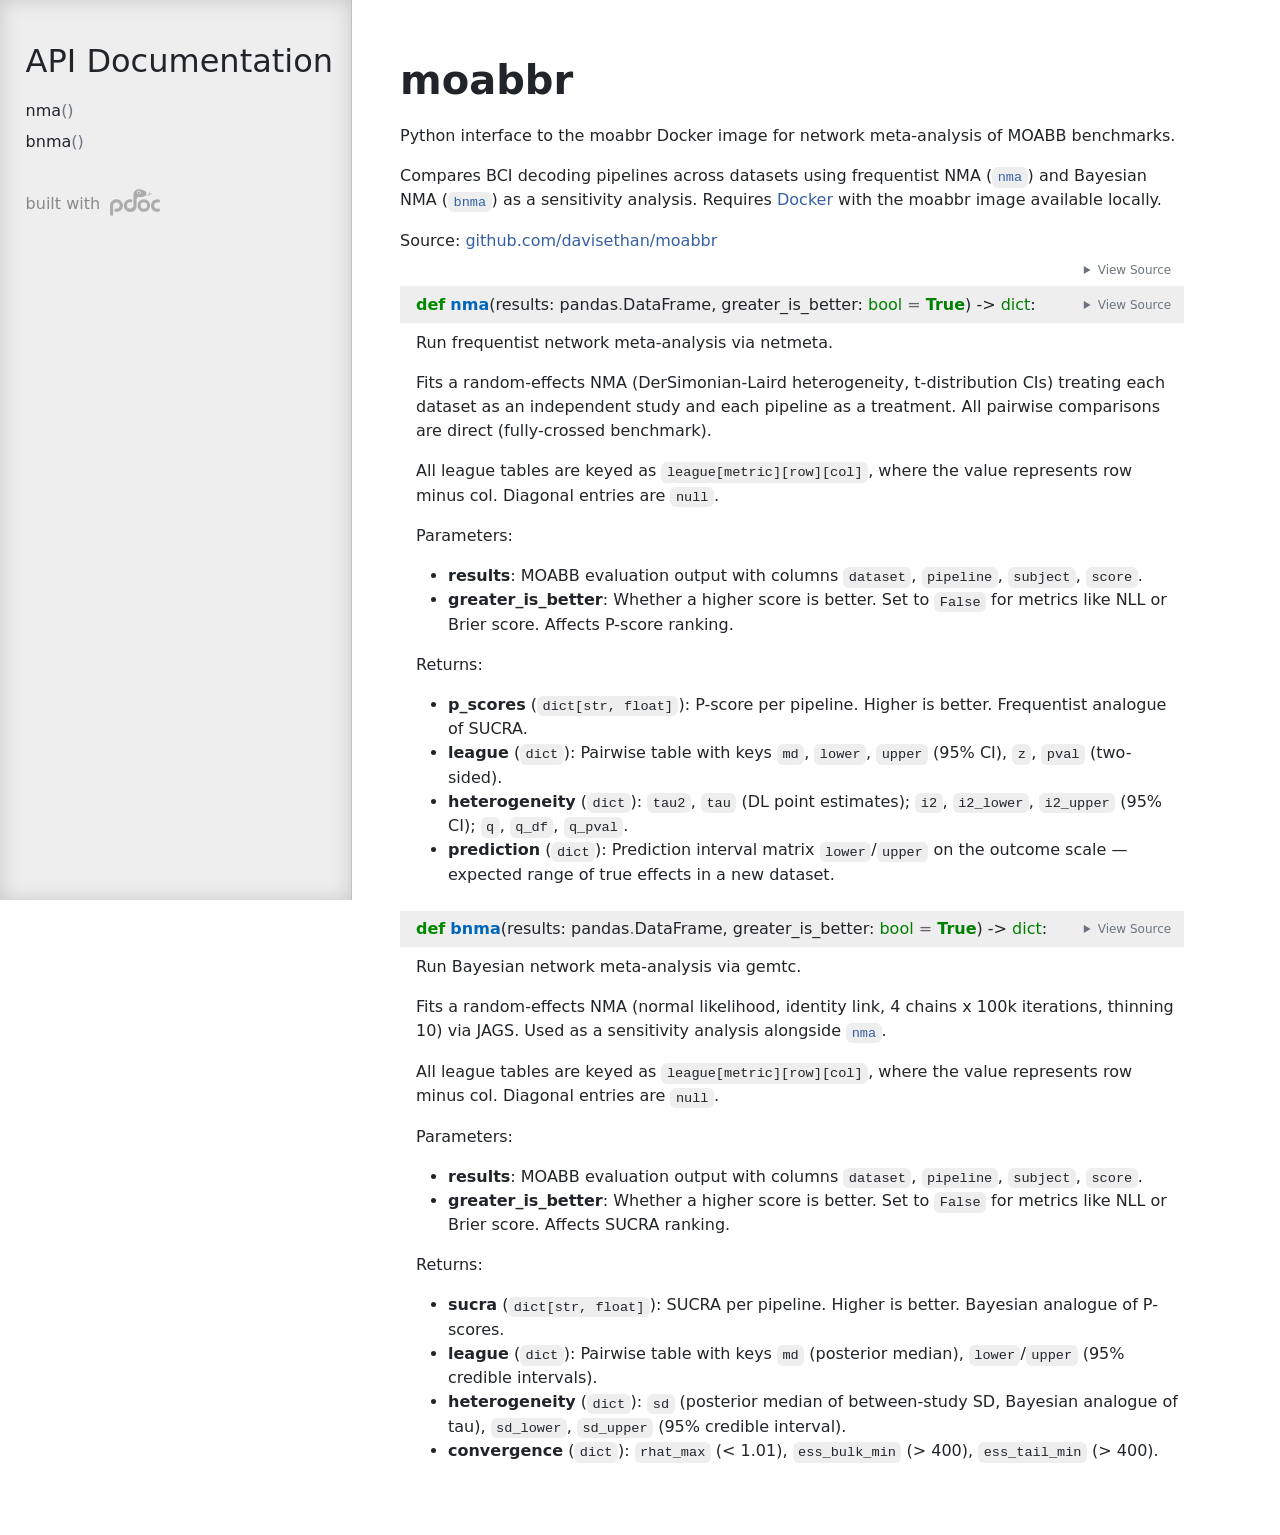
==== commit 5e72184b: "Reformatted pdoc documentation" ====
--- a/docs/moabbr.html
+++ b/docs/moabbr.html
@@ -50,6 +50,8 @@
 <p>Compares BCI decoding pipelines across datasets using frequentist NMA
 (<code><a href="#nma">nma</a></code>) and Bayesian NMA (<code><a href="#bnma">bnma</a></code>) as a sensitivity analysis. Requires
 <a href="https://www.docker.com">Docker</a> with the moabbr image available locally.</p>
+
+<p>Source: <a href="https://github.com/davisethan/moabbr">github.com/davisethan/moabbr</a></p>
 </div>
 
                         <input id="mod-moabbr-view-source" class="view-source-toggle-state" type="checkbox" aria-hidden="true" tabindex="-1">
@@ -61,11 +63,13 @@
 </span><span id="L-3"><a href="#L-3"><span class="linenos"> 3</span></a><span class="sd">Compares BCI decoding pipelines across datasets using frequentist NMA</span>
 </span><span id="L-4"><a href="#L-4"><span class="linenos"> 4</span></a><span class="sd">(`nma`) and Bayesian NMA (`bnma`) as a sensitivity analysis. Requires</span>
 </span><span id="L-5"><a href="#L-5"><span class="linenos"> 5</span></a><span class="sd">[Docker](https://www.docker.com) with the moabbr image available locally.</span>
-</span><span id="L-6"><a href="#L-6"><span class="linenos"> 6</span></a><span class="sd">&quot;&quot;&quot;</span>
-</span><span id="L-7"><a href="#L-7"><span class="linenos"> 7</span></a>
-</span><span id="L-8"><a href="#L-8"><span class="linenos"> 8</span></a><span class="kn">from</span><span class="w"> </span><span class="nn">.run</span><span class="w"> </span><span class="kn">import</span> <span class="n">nma</span><span class="p">,</span> <span class="n">bnma</span>
+</span><span id="L-6"><a href="#L-6"><span class="linenos"> 6</span></a>
+</span><span id="L-7"><a href="#L-7"><span class="linenos"> 7</span></a><span class="sd">Source: [github.com/davisethan/moabbr](https://github.com/davisethan/moabbr)</span>
+</span><span id="L-8"><a href="#L-8"><span class="linenos"> 8</span></a><span class="sd">&quot;&quot;&quot;</span>
 </span><span id="L-9"><a href="#L-9"><span class="linenos"> 9</span></a>
-</span><span id="L-10"><a href="#L-10"><span class="linenos">10</span></a><span class="n">__all__</span> <span class="o">=</span> <span class="p">[</span><span class="n">nma</span><span class="o">.</span><span class="vm">__name__</span><span class="p">,</span> <span class="n">bnma</span><span class="o">.</span><span class="vm">__name__</span><span class="p">]</span>
+</span><span id="L-10"><a href="#L-10"><span class="linenos">10</span></a><span class="kn">from</span><span class="w"> </span><span class="nn">.run</span><span class="w"> </span><span class="kn">import</span> <span class="n">nma</span><span class="p">,</span> <span class="n">bnma</span>
+</span><span id="L-11"><a href="#L-11"><span class="linenos">11</span></a>
+</span><span id="L-12"><a href="#L-12"><span class="linenos">12</span></a><span class="n">__all__</span> <span class="o">=</span> <span class="p">[</span><span class="n">nma</span><span class="o">.</span><span class="vm">__name__</span><span class="p">,</span> <span class="n">bnma</span><span class="o">.</span><span class="vm">__name__</span><span class="p">]</span>
 </span></pre></div>
 
 
@@ -92,21 +96,18 @@
 </span><span id="nma-37"><a href="#nma-37"><span class="linenos">37</span></a><span class="sd">    represents row minus col. Diagonal entries are `null`.</span>
 </span><span id="nma-38"><a href="#nma-38"><span class="linenos">38</span></a>
 </span><span id="nma-39"><a href="#nma-39"><span class="linenos">39</span></a><span class="sd">    Parameters:</span>
-</span><span id="nma-40"><a href="#nma-40"><span class="linenos">40</span></a><span class="sd">        results: MOABB evaluation output with columns `dataset`, `pipeline`,</span>
-</span><span id="nma-41"><a href="#nma-41"><span class="linenos">41</span></a><span class="sd">            `subject`, `score`.</span>
-</span><span id="nma-42"><a href="#nma-42"><span class="linenos">42</span></a><span class="sd">        greater_is_better: Whether a higher score is better. Set to `False`</span>
-</span><span id="nma-43"><a href="#nma-43"><span class="linenos">43</span></a><span class="sd">            for metrics like NLL or Brier score. Affects P-score ranking.</span>
-</span><span id="nma-44"><a href="#nma-44"><span class="linenos">44</span></a>
-</span><span id="nma-45"><a href="#nma-45"><span class="linenos">45</span></a><span class="sd">    Returns:</span>
-</span><span id="nma-46"><a href="#nma-46"><span class="linenos">46</span></a><span class="sd">        A dict with keys **p_scores** (`dict[str, float]`, P-score per</span>
-</span><span id="nma-47"><a href="#nma-47"><span class="linenos">47</span></a><span class="sd">        pipeline, higher is better, frequentist analogue of SUCRA),</span>
-</span><span id="nma-48"><a href="#nma-48"><span class="linenos">48</span></a><span class="sd">        **league** (`dict`, pairwise table with `md`, `lower`, `upper`,</span>
-</span><span id="nma-49"><a href="#nma-49"><span class="linenos">49</span></a><span class="sd">        `z`, `pval`), **heterogeneity** (`dict`, `tau2`, `tau`, `i2`,</span>
-</span><span id="nma-50"><a href="#nma-50"><span class="linenos">50</span></a><span class="sd">        `i2_lower`, `i2_upper`, `q`, `q_df`, `q_pval`), and **prediction**</span>
-</span><span id="nma-51"><a href="#nma-51"><span class="linenos">51</span></a><span class="sd">        (`dict`, prediction interval matrix `lower`/`upper` on the outcome</span>
-</span><span id="nma-52"><a href="#nma-52"><span class="linenos">52</span></a><span class="sd">        scale).</span>
-</span><span id="nma-53"><a href="#nma-53"><span class="linenos">53</span></a><span class="sd">    &quot;&quot;&quot;</span>
-</span><span id="nma-54"><a href="#nma-54"><span class="linenos">54</span></a>    <span class="k">return</span> <span class="n">_run</span><span class="p">(</span><span class="s2">&quot;nma&quot;</span><span class="p">,</span> <span class="n">results</span><span class="p">,</span> <span class="n">greater_is_better</span><span class="p">)</span>
+</span><span id="nma-40"><a href="#nma-40"><span class="linenos">40</span></a>
+</span><span id="nma-41"><a href="#nma-41"><span class="linenos">41</span></a><span class="sd">    - **results**: MOABB evaluation output with columns `dataset`, `pipeline`, `subject`, `score`.</span>
+</span><span id="nma-42"><a href="#nma-42"><span class="linenos">42</span></a><span class="sd">    - **greater_is_better**: Whether a higher score is better. Set to `False` for metrics like NLL or Brier score. Affects P-score ranking.</span>
+</span><span id="nma-43"><a href="#nma-43"><span class="linenos">43</span></a>
+</span><span id="nma-44"><a href="#nma-44"><span class="linenos">44</span></a><span class="sd">    Returns:</span>
+</span><span id="nma-45"><a href="#nma-45"><span class="linenos">45</span></a>
+</span><span id="nma-46"><a href="#nma-46"><span class="linenos">46</span></a><span class="sd">    - **p_scores** (`dict[str, float]`): P-score per pipeline. Higher is better. Frequentist analogue of SUCRA.</span>
+</span><span id="nma-47"><a href="#nma-47"><span class="linenos">47</span></a><span class="sd">    - **league** (`dict`): Pairwise table with keys `md`, `lower`, `upper` (95% CI), `z`, `pval` (two-sided).</span>
+</span><span id="nma-48"><a href="#nma-48"><span class="linenos">48</span></a><span class="sd">    - **heterogeneity** (`dict`): `tau2`, `tau` (DL point estimates); `i2`, `i2_lower`, `i2_upper` (95% CI); `q`, `q_df`, `q_pval`.</span>
+</span><span id="nma-49"><a href="#nma-49"><span class="linenos">49</span></a><span class="sd">    - **prediction** (`dict`): Prediction interval matrix `lower`/`upper` on the outcome scale — expected range of true effects in a new dataset.</span>
+</span><span id="nma-50"><a href="#nma-50"><span class="linenos">50</span></a><span class="sd">    &quot;&quot;&quot;</span>
+</span><span id="nma-51"><a href="#nma-51"><span class="linenos">51</span></a>    <span class="k">return</span> <span class="n">_run</span><span class="p">(</span><span class="s2">&quot;nma&quot;</span><span class="p">,</span> <span class="n">results</span><span class="p">,</span> <span class="n">greater_is_better</span><span class="p">)</span>
 </span></pre></div>
 
 
@@ -119,20 +120,21 @@
 <p>All league tables are keyed as <code>league[metric][row][col]</code>, where the value
 represents row minus col. Diagonal entries are <code>null</code>.</p>
 
-<p>Parameters:
-    results: MOABB evaluation output with columns <code>dataset</code>, <code>pipeline</code>,
-        <code>subject</code>, <code>score</code>.
-    greater_is_better: Whether a higher score is better. Set to <code>False</code>
-        for metrics like NLL or Brier score. Affects P-score ranking.</p>
-
-<p>Returns:
-    A dict with keys <strong>p_scores</strong> (<code>dict[str, float]</code>, P-score per
-    pipeline, higher is better, frequentist analogue of SUCRA),
-    <strong>league</strong> (<code>dict</code>, pairwise table with <code>md</code>, <code>lower</code>, <code>upper</code>,
-    <code>z</code>, <code>pval</code>), <strong>heterogeneity</strong> (<code>dict</code>, <code>tau2</code>, <code>tau</code>, <code>i2</code>,
-    <code>i2_lower</code>, <code>i2_upper</code>, <code>q</code>, <code>q_df</code>, <code>q_pval</code>), and <strong>prediction</strong>
-    (<code>dict</code>, prediction interval matrix <code>lower</code>/<code>upper</code> on the outcome
-    scale).</p>
+<p>Parameters:</p>
+
+<ul>
+<li><strong>results</strong>: MOABB evaluation output with columns <code>dataset</code>, <code>pipeline</code>, <code>subject</code>, <code>score</code>.</li>
+<li><strong>greater_is_better</strong>: Whether a higher score is better. Set to <code>False</code> for metrics like NLL or Brier score. Affects P-score ranking.</li>
+</ul>
+
+<p>Returns:</p>
+
+<ul>
+<li><strong>p_scores</strong> (<code>dict[str, float]</code>): P-score per pipeline. Higher is better. Frequentist analogue of SUCRA.</li>
+<li><strong>league</strong> (<code>dict</code>): Pairwise table with keys <code>md</code>, <code>lower</code>, <code>upper</code> (95% CI), <code>z</code>, <code>pval</code> (two-sided).</li>
+<li><strong>heterogeneity</strong> (<code>dict</code>): <code>tau2</code>, <code>tau</code> (DL point estimates); <code>i2</code>, <code>i2_lower</code>, <code>i2_upper</code> (95% CI); <code>q</code>, <code>q_df</code>, <code>q_pval</code>.</li>
+<li><strong>prediction</strong> (<code>dict</code>): Prediction interval matrix <code>lower</code>/<code>upper</code> on the outcome scale — expected range of true effects in a new dataset.</li>
+</ul>
 </div>
 
 
@@ -148,31 +150,29 @@
 
     </div>
     <a class="headerlink" href="#bnma"></a>
-            <div class="pdoc-code codehilite"><pre><span></span><span id="bnma-57"><a href="#bnma-57"><span class="linenos">57</span></a><span class="k">def</span><span class="w"> </span><span class="nf">bnma</span><span class="p">(</span><span class="n">results</span><span class="p">:</span> <span class="n">pd</span><span class="o">.</span><span class="n">DataFrame</span><span class="p">,</span> <span class="n">greater_is_better</span><span class="p">:</span> <span class="nb">bool</span> <span class="o">=</span> <span class="kc">True</span><span class="p">)</span> <span class="o">-&gt;</span> <span class="nb">dict</span><span class="p">:</span>
-</span><span id="bnma-58"><a href="#bnma-58"><span class="linenos">58</span></a><span class="w">    </span><span class="sd">&quot;&quot;&quot;Run Bayesian network meta-analysis via gemtc.</span>
-</span><span id="bnma-59"><a href="#bnma-59"><span class="linenos">59</span></a>
-</span><span id="bnma-60"><a href="#bnma-60"><span class="linenos">60</span></a><span class="sd">    Fits a random-effects NMA (normal likelihood, identity link, 4 chains x</span>
-</span><span id="bnma-61"><a href="#bnma-61"><span class="linenos">61</span></a><span class="sd">    100k iterations, thinning 10) via JAGS. Used as a sensitivity analysis</span>
-</span><span id="bnma-62"><a href="#bnma-62"><span class="linenos">62</span></a><span class="sd">    alongside `nma`.</span>
+            <div class="pdoc-code codehilite"><pre><span></span><span id="bnma-54"><a href="#bnma-54"><span class="linenos">54</span></a><span class="k">def</span><span class="w"> </span><span class="nf">bnma</span><span class="p">(</span><span class="n">results</span><span class="p">:</span> <span class="n">pd</span><span class="o">.</span><span class="n">DataFrame</span><span class="p">,</span> <span class="n">greater_is_better</span><span class="p">:</span> <span class="nb">bool</span> <span class="o">=</span> <span class="kc">True</span><span class="p">)</span> <span class="o">-&gt;</span> <span class="nb">dict</span><span class="p">:</span>
+</span><span id="bnma-55"><a href="#bnma-55"><span class="linenos">55</span></a><span class="w">    </span><span class="sd">&quot;&quot;&quot;Run Bayesian network meta-analysis via gemtc.</span>
+</span><span id="bnma-56"><a href="#bnma-56"><span class="linenos">56</span></a>
+</span><span id="bnma-57"><a href="#bnma-57"><span class="linenos">57</span></a><span class="sd">    Fits a random-effects NMA (normal likelihood, identity link, 4 chains x</span>
+</span><span id="bnma-58"><a href="#bnma-58"><span class="linenos">58</span></a><span class="sd">    100k iterations, thinning 10) via JAGS. Used as a sensitivity analysis</span>
+</span><span id="bnma-59"><a href="#bnma-59"><span class="linenos">59</span></a><span class="sd">    alongside `nma`.</span>
+</span><span id="bnma-60"><a href="#bnma-60"><span class="linenos">60</span></a>
+</span><span id="bnma-61"><a href="#bnma-61"><span class="linenos">61</span></a><span class="sd">    All league tables are keyed as `league[metric][row][col]`, where the value</span>
+</span><span id="bnma-62"><a href="#bnma-62"><span class="linenos">62</span></a><span class="sd">    represents row minus col. Diagonal entries are `null`.</span>
 </span><span id="bnma-63"><a href="#bnma-63"><span class="linenos">63</span></a>
-</span><span id="bnma-64"><a href="#bnma-64"><span class="linenos">64</span></a><span class="sd">    All league tables are keyed as `league[metric][row][col]`, where the value</span>
-</span><span id="bnma-65"><a href="#bnma-65"><span class="linenos">65</span></a><span class="sd">    represents row minus col. Diagonal entries are `null`.</span>
-</span><span id="bnma-66"><a href="#bnma-66"><span class="linenos">66</span></a>
-</span><span id="bnma-67"><a href="#bnma-67"><span class="linenos">67</span></a><span class="sd">    Parameters:</span>
-</span><span id="bnma-68"><a href="#bnma-68"><span class="linenos">68</span></a><span class="sd">        results: MOABB evaluation output with columns `dataset`, `pipeline`,</span>
-</span><span id="bnma-69"><a href="#bnma-69"><span class="linenos">69</span></a><span class="sd">            `subject`, `score`.</span>
-</span><span id="bnma-70"><a href="#bnma-70"><span class="linenos">70</span></a><span class="sd">        greater_is_better: Whether a higher score is better. Set to `False`</span>
-</span><span id="bnma-71"><a href="#bnma-71"><span class="linenos">71</span></a><span class="sd">            for metrics like NLL or Brier score. Affects SUCRA ranking.</span>
-</span><span id="bnma-72"><a href="#bnma-72"><span class="linenos">72</span></a>
-</span><span id="bnma-73"><a href="#bnma-73"><span class="linenos">73</span></a><span class="sd">    Returns:</span>
-</span><span id="bnma-74"><a href="#bnma-74"><span class="linenos">74</span></a><span class="sd">        A dict with keys **sucra** (`dict[str, float]`, SUCRA per pipeline,</span>
-</span><span id="bnma-75"><a href="#bnma-75"><span class="linenos">75</span></a><span class="sd">        higher is better, Bayesian analogue of P-scores), **league** (`dict`,</span>
-</span><span id="bnma-76"><a href="#bnma-76"><span class="linenos">76</span></a><span class="sd">        pairwise table with `md` posterior median, `lower`/`upper` 95%</span>
-</span><span id="bnma-77"><a href="#bnma-77"><span class="linenos">77</span></a><span class="sd">        credible intervals), **heterogeneity** (`dict`, `sd`, `sd_lower`,</span>
-</span><span id="bnma-78"><a href="#bnma-78"><span class="linenos">78</span></a><span class="sd">        `sd_upper`), and **convergence** (`dict`, `rhat_max`, `ess_bulk_min`,</span>
-</span><span id="bnma-79"><a href="#bnma-79"><span class="linenos">79</span></a><span class="sd">        `ess_tail_min`).</span>
-</span><span id="bnma-80"><a href="#bnma-80"><span class="linenos">80</span></a><span class="sd">    &quot;&quot;&quot;</span>
-</span><span id="bnma-81"><a href="#bnma-81"><span class="linenos">81</span></a>    <span class="k">return</span> <span class="n">_run</span><span class="p">(</span><span class="s2">&quot;bnma&quot;</span><span class="p">,</span> <span class="n">results</span><span class="p">,</span> <span class="n">greater_is_better</span><span class="p">)</span>
+</span><span id="bnma-64"><a href="#bnma-64"><span class="linenos">64</span></a><span class="sd">    Parameters:</span>
+</span><span id="bnma-65"><a href="#bnma-65"><span class="linenos">65</span></a>
+</span><span id="bnma-66"><a href="#bnma-66"><span class="linenos">66</span></a><span class="sd">    - **results**: MOABB evaluation output with columns `dataset`, `pipeline`, `subject`, `score`.</span>
+</span><span id="bnma-67"><a href="#bnma-67"><span class="linenos">67</span></a><span class="sd">    - **greater_is_better**: Whether a higher score is better. Set to `False` for metrics like NLL or Brier score. Affects SUCRA ranking.</span>
+</span><span id="bnma-68"><a href="#bnma-68"><span class="linenos">68</span></a>
+</span><span id="bnma-69"><a href="#bnma-69"><span class="linenos">69</span></a><span class="sd">    Returns:</span>
+</span><span id="bnma-70"><a href="#bnma-70"><span class="linenos">70</span></a>
+</span><span id="bnma-71"><a href="#bnma-71"><span class="linenos">71</span></a><span class="sd">    - **sucra** (`dict[str, float]`): SUCRA per pipeline. Higher is better. Bayesian analogue of P-scores.</span>
+</span><span id="bnma-72"><a href="#bnma-72"><span class="linenos">72</span></a><span class="sd">    - **league** (`dict`): Pairwise table with keys `md` (posterior median), `lower`/`upper` (95% credible intervals).</span>
+</span><span id="bnma-73"><a href="#bnma-73"><span class="linenos">73</span></a><span class="sd">    - **heterogeneity** (`dict`): `sd` (posterior median of between-study SD, Bayesian analogue of tau), `sd_lower`, `sd_upper` (95% credible interval).</span>
+</span><span id="bnma-74"><a href="#bnma-74"><span class="linenos">74</span></a><span class="sd">    - **convergence** (`dict`): `rhat_max` (&lt; 1.01), `ess_bulk_min` (&gt; 400), `ess_tail_min` (&gt; 400).</span>
+</span><span id="bnma-75"><a href="#bnma-75"><span class="linenos">75</span></a><span class="sd">    &quot;&quot;&quot;</span>
+</span><span id="bnma-76"><a href="#bnma-76"><span class="linenos">76</span></a>    <span class="k">return</span> <span class="n">_run</span><span class="p">(</span><span class="s2">&quot;bnma&quot;</span><span class="p">,</span> <span class="n">results</span><span class="p">,</span> <span class="n">greater_is_better</span><span class="p">)</span>
 </span></pre></div>
 
 
@@ -185,19 +185,21 @@
 <p>All league tables are keyed as <code>league[metric][row][col]</code>, where the value
 represents row minus col. Diagonal entries are <code>null</code>.</p>
 
-<p>Parameters:
-    results: MOABB evaluation output with columns <code>dataset</code>, <code>pipeline</code>,
-        <code>subject</code>, <code>score</code>.
-    greater_is_better: Whether a higher score is better. Set to <code>False</code>
-        for metrics like NLL or Brier score. Affects SUCRA ranking.</p>
-
-<p>Returns:
-    A dict with keys <strong>sucra</strong> (<code>dict[str, float]</code>, SUCRA per pipeline,
-    higher is better, Bayesian analogue of P-scores), <strong>league</strong> (<code>dict</code>,
-    pairwise table with <code>md</code> posterior median, <code>lower</code>/<code>upper</code> 95%
-    credible intervals), <strong>heterogeneity</strong> (<code>dict</code>, <code>sd</code>, <code>sd_lower</code>,
-    <code>sd_upper</code>), and <strong>convergence</strong> (<code>dict</code>, <code>rhat_max</code>, <code>ess_bulk_min</code>,
-    <code>ess_tail_min</code>).</p>
+<p>Parameters:</p>
+
+<ul>
+<li><strong>results</strong>: MOABB evaluation output with columns <code>dataset</code>, <code>pipeline</code>, <code>subject</code>, <code>score</code>.</li>
+<li><strong>greater_is_better</strong>: Whether a higher score is better. Set to <code>False</code> for metrics like NLL or Brier score. Affects SUCRA ranking.</li>
+</ul>
+
+<p>Returns:</p>
+
+<ul>
+<li><strong>sucra</strong> (<code>dict[str, float]</code>): SUCRA per pipeline. Higher is better. Bayesian analogue of P-scores.</li>
+<li><strong>league</strong> (<code>dict</code>): Pairwise table with keys <code>md</code> (posterior median), <code>lower</code>/<code>upper</code> (95% credible intervals).</li>
+<li><strong>heterogeneity</strong> (<code>dict</code>): <code>sd</code> (posterior median of between-study SD, Bayesian analogue of tau), <code>sd_lower</code>, <code>sd_upper</code> (95% credible interval).</li>
+<li><strong>convergence</strong> (<code>dict</code>): <code>rhat_max</code> (&lt; 1.01), <code>ess_bulk_min</code> (&gt; 400), <code>ess_tail_min</code> (&gt; 400).</li>
+</ul>
 </div>
 
 
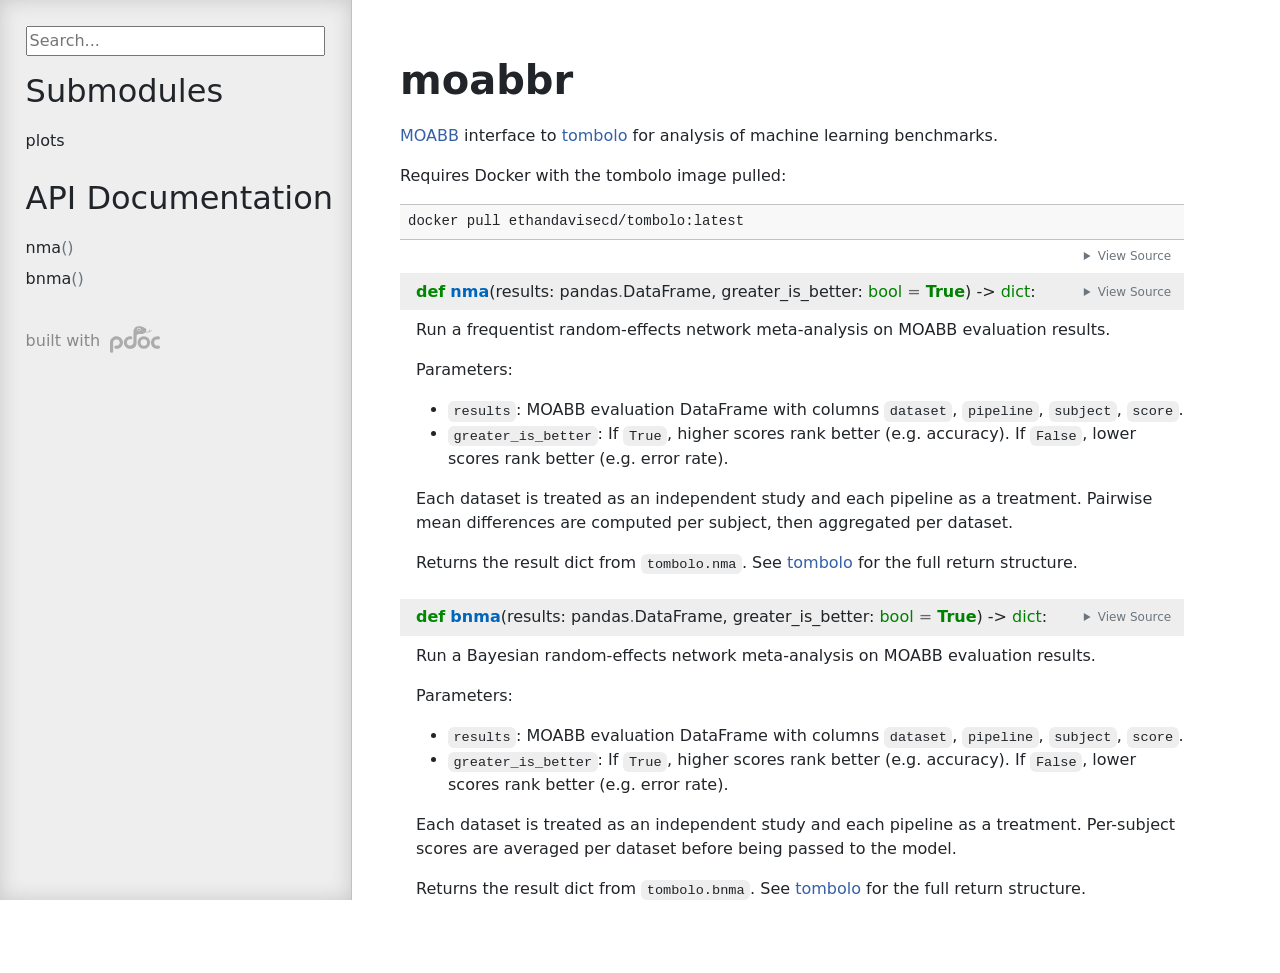
==== commit 633b0241: "PyPI release" ====
--- a/docs/moabbr.html
+++ b/docs/moabbr.html
@@ -18,8 +18,14 @@
         <input id="togglestate" type="checkbox" aria-hidden="true" tabindex="-1">
         <div>
 
-
-
+            <input type="search" placeholder="Search..." role="searchbox" aria-label="search"
+                   pattern=".+" required>
+
+
+            <h2>Submodules</h2>
+            <ul>
+                    <li><a href="moabbr/plots.html">plots</a></li>
+            </ul>
 
             <h2>API Documentation</h2>
                 <ul class="memberlist">
@@ -45,31 +51,31 @@
                     <h1 class="modulename">
 moabbr    </h1>
 
-                        <div class="docstring"><p>Python interface to the moabbr Docker image for network meta-analysis of MOABB benchmarks.</p>
-
-<p>Compares BCI decoding pipelines across datasets using frequentist NMA
-(<code><a href="#nma">nma</a></code>) and Bayesian NMA (<code><a href="#bnma">bnma</a></code>) as a sensitivity analysis. Requires
-<a href="https://www.docker.com">Docker</a> with the moabbr image available locally.</p>
-
-<p>Source: <a href="https://github.com/davisethan/moabbr">github.com/davisethan/moabbr</a></p>
+                        <div class="docstring"><p><a href="https://neurotechx.github.io/moabb/">MOABB</a> interface to <a href="https://pypi.org/project/tombolo/">tombolo</a> for analysis of machine learning benchmarks.</p>
+
+<p>Requires Docker with the tombolo image pulled:</p>
+
+<pre><code>docker pull ethandavisecd/tombolo:latest
+</code></pre>
 </div>
 
                         <input id="mod-moabbr-view-source" class="view-source-toggle-state" type="checkbox" aria-hidden="true" tabindex="-1">
 
                         <label class="view-source-button" for="mod-moabbr-view-source"><span>View Source</span></label>
 
-                        <div class="pdoc-code codehilite"><pre><span></span><span id="L-1"><a href="#L-1"><span class="linenos"> 1</span></a><span class="sd">&quot;&quot;&quot;Python interface to the moabbr Docker image for network meta-analysis of MOABB benchmarks.</span>
+                        <div class="pdoc-code codehilite"><pre><span></span><span id="L-1"><a href="#L-1"><span class="linenos"> 1</span></a><span class="sd">&quot;&quot;&quot;[MOABB](https://neurotechx.github.io/moabb/) interface to [tombolo](https://pypi.org/project/tombolo/) for analysis of machine learning benchmarks.</span>
 </span><span id="L-2"><a href="#L-2"><span class="linenos"> 2</span></a>
-</span><span id="L-3"><a href="#L-3"><span class="linenos"> 3</span></a><span class="sd">Compares BCI decoding pipelines across datasets using frequentist NMA</span>
-</span><span id="L-4"><a href="#L-4"><span class="linenos"> 4</span></a><span class="sd">(`nma`) and Bayesian NMA (`bnma`) as a sensitivity analysis. Requires</span>
-</span><span id="L-5"><a href="#L-5"><span class="linenos"> 5</span></a><span class="sd">[Docker](https://www.docker.com) with the moabbr image available locally.</span>
-</span><span id="L-6"><a href="#L-6"><span class="linenos"> 6</span></a>
-</span><span id="L-7"><a href="#L-7"><span class="linenos"> 7</span></a><span class="sd">Source: [github.com/davisethan/moabbr](https://github.com/davisethan/moabbr)</span>
+</span><span id="L-3"><a href="#L-3"><span class="linenos"> 3</span></a><span class="sd">Requires Docker with the tombolo image pulled:</span>
+</span><span id="L-4"><a href="#L-4"><span class="linenos"> 4</span></a>
+</span><span id="L-5"><a href="#L-5"><span class="linenos"> 5</span></a><span class="sd">```</span>
+</span><span id="L-6"><a href="#L-6"><span class="linenos"> 6</span></a><span class="sd">docker pull ethandavisecd/tombolo:latest</span>
+</span><span id="L-7"><a href="#L-7"><span class="linenos"> 7</span></a><span class="sd">```</span>
 </span><span id="L-8"><a href="#L-8"><span class="linenos"> 8</span></a><span class="sd">&quot;&quot;&quot;</span>
 </span><span id="L-9"><a href="#L-9"><span class="linenos"> 9</span></a>
-</span><span id="L-10"><a href="#L-10"><span class="linenos">10</span></a><span class="kn">from</span><span class="w"> </span><span class="nn">.run</span><span class="w"> </span><span class="kn">import</span> <span class="n">nma</span><span class="p">,</span> <span class="n">bnma</span>
-</span><span id="L-11"><a href="#L-11"><span class="linenos">11</span></a>
-</span><span id="L-12"><a href="#L-12"><span class="linenos">12</span></a><span class="n">__all__</span> <span class="o">=</span> <span class="p">[</span><span class="n">nma</span><span class="o">.</span><span class="vm">__name__</span><span class="p">,</span> <span class="n">bnma</span><span class="o">.</span><span class="vm">__name__</span><span class="p">]</span>
+</span><span id="L-10"><a href="#L-10"><span class="linenos">10</span></a><span class="kn">from</span><span class="w"> </span><span class="nn">.run</span><span class="w"> </span><span class="kn">import</span> <span class="n">bnma</span><span class="p">,</span> <span class="n">nma</span>
+</span><span id="L-11"><a href="#L-11"><span class="linenos">11</span></a><span class="kn">from</span><span class="w"> </span><span class="nn">.</span><span class="w"> </span><span class="kn">import</span> <span class="n">plots</span>
+</span><span id="L-12"><a href="#L-12"><span class="linenos">12</span></a>
+</span><span id="L-13"><a href="#L-13"><span class="linenos">13</span></a><span class="n">__all__</span> <span class="o">=</span> <span class="p">[</span><span class="s2">&quot;nma&quot;</span><span class="p">,</span> <span class="s2">&quot;bnma&quot;</span><span class="p">,</span> <span class="s2">&quot;plots&quot;</span><span class="p">]</span>
 </span></pre></div>
 
 
@@ -85,56 +91,37 @@
 
     </div>
     <a class="headerlink" href="#nma"></a>
-            <div class="pdoc-code codehilite"><pre><span></span><span id="nma-29"><a href="#nma-29"><span class="linenos">29</span></a><span class="k">def</span><span class="w"> </span><span class="nf">nma</span><span class="p">(</span><span class="n">results</span><span class="p">:</span> <span class="n">pd</span><span class="o">.</span><span class="n">DataFrame</span><span class="p">,</span> <span class="n">greater_is_better</span><span class="p">:</span> <span class="nb">bool</span> <span class="o">=</span> <span class="kc">True</span><span class="p">)</span> <span class="o">-&gt;</span> <span class="nb">dict</span><span class="p">:</span>
-</span><span id="nma-30"><a href="#nma-30"><span class="linenos">30</span></a><span class="w">    </span><span class="sd">&quot;&quot;&quot;Run frequentist network meta-analysis via netmeta.</span>
-</span><span id="nma-31"><a href="#nma-31"><span class="linenos">31</span></a>
-</span><span id="nma-32"><a href="#nma-32"><span class="linenos">32</span></a><span class="sd">    Fits a random-effects NMA (DerSimonian-Laird heterogeneity, t-distribution</span>
-</span><span id="nma-33"><a href="#nma-33"><span class="linenos">33</span></a><span class="sd">    CIs) treating each dataset as an independent study and each pipeline as a</span>
-</span><span id="nma-34"><a href="#nma-34"><span class="linenos">34</span></a><span class="sd">    treatment. All pairwise comparisons are direct (fully-crossed benchmark).</span>
-</span><span id="nma-35"><a href="#nma-35"><span class="linenos">35</span></a>
-</span><span id="nma-36"><a href="#nma-36"><span class="linenos">36</span></a><span class="sd">    All league tables are keyed as `league[metric][row][col]`, where the value</span>
-</span><span id="nma-37"><a href="#nma-37"><span class="linenos">37</span></a><span class="sd">    represents row minus col. Diagonal entries are `null`.</span>
-</span><span id="nma-38"><a href="#nma-38"><span class="linenos">38</span></a>
-</span><span id="nma-39"><a href="#nma-39"><span class="linenos">39</span></a><span class="sd">    Parameters:</span>
-</span><span id="nma-40"><a href="#nma-40"><span class="linenos">40</span></a>
-</span><span id="nma-41"><a href="#nma-41"><span class="linenos">41</span></a><span class="sd">    - **results**: MOABB evaluation output with columns `dataset`, `pipeline`, `subject`, `score`.</span>
-</span><span id="nma-42"><a href="#nma-42"><span class="linenos">42</span></a><span class="sd">    - **greater_is_better**: Whether a higher score is better. Set to `False` for metrics like NLL or Brier score. Affects P-score ranking.</span>
-</span><span id="nma-43"><a href="#nma-43"><span class="linenos">43</span></a>
-</span><span id="nma-44"><a href="#nma-44"><span class="linenos">44</span></a><span class="sd">    Returns:</span>
-</span><span id="nma-45"><a href="#nma-45"><span class="linenos">45</span></a>
-</span><span id="nma-46"><a href="#nma-46"><span class="linenos">46</span></a><span class="sd">    - **p_scores** (`dict[str, float]`): P-score per pipeline. Higher is better. Frequentist analogue of SUCRA.</span>
-</span><span id="nma-47"><a href="#nma-47"><span class="linenos">47</span></a><span class="sd">    - **league** (`dict`): Pairwise table with keys `md`, `lower`, `upper` (95% CI), `z`, `pval` (two-sided).</span>
-</span><span id="nma-48"><a href="#nma-48"><span class="linenos">48</span></a><span class="sd">    - **heterogeneity** (`dict`): `tau2`, `tau` (DL point estimates); `i2`, `i2_lower`, `i2_upper` (95% CI); `q`, `q_df`, `q_pval`.</span>
-</span><span id="nma-49"><a href="#nma-49"><span class="linenos">49</span></a><span class="sd">    - **prediction** (`dict`): Prediction interval matrix `lower`/`upper` on the outcome scale — expected range of true effects in a new dataset.</span>
-</span><span id="nma-50"><a href="#nma-50"><span class="linenos">50</span></a><span class="sd">    &quot;&quot;&quot;</span>
-</span><span id="nma-51"><a href="#nma-51"><span class="linenos">51</span></a>    <span class="k">return</span> <span class="n">_run</span><span class="p">(</span><span class="s2">&quot;nma&quot;</span><span class="p">,</span> <span class="n">results</span><span class="p">,</span> <span class="n">greater_is_better</span><span class="p">)</span>
+            <div class="pdoc-code codehilite"><pre><span></span><span id="nma-16"><a href="#nma-16"><span class="linenos">16</span></a><span class="k">def</span><span class="w"> </span><span class="nf">nma</span><span class="p">(</span><span class="n">results</span><span class="p">:</span> <span class="n">pd</span><span class="o">.</span><span class="n">DataFrame</span><span class="p">,</span> <span class="n">greater_is_better</span><span class="p">:</span> <span class="nb">bool</span> <span class="o">=</span> <span class="kc">True</span><span class="p">)</span> <span class="o">-&gt;</span> <span class="nb">dict</span><span class="p">:</span>
+</span><span id="nma-17"><a href="#nma-17"><span class="linenos">17</span></a><span class="w">    </span><span class="sd">&quot;&quot;&quot;Run a frequentist random-effects network meta-analysis on MOABB evaluation results.</span>
+</span><span id="nma-18"><a href="#nma-18"><span class="linenos">18</span></a>
+</span><span id="nma-19"><a href="#nma-19"><span class="linenos">19</span></a><span class="sd">    Parameters:</span>
+</span><span id="nma-20"><a href="#nma-20"><span class="linenos">20</span></a><span class="sd">    - `results`: MOABB evaluation DataFrame with columns `dataset`, `pipeline`, `subject`, `score`.</span>
+</span><span id="nma-21"><a href="#nma-21"><span class="linenos">21</span></a><span class="sd">    - `greater_is_better`: If `True`, higher scores rank better (e.g. accuracy).</span>
+</span><span id="nma-22"><a href="#nma-22"><span class="linenos">22</span></a><span class="sd">      If `False`, lower scores rank better (e.g. error rate).</span>
+</span><span id="nma-23"><a href="#nma-23"><span class="linenos">23</span></a>
+</span><span id="nma-24"><a href="#nma-24"><span class="linenos">24</span></a><span class="sd">    Each dataset is treated as an independent study and each pipeline as a treatment.</span>
+</span><span id="nma-25"><a href="#nma-25"><span class="linenos">25</span></a><span class="sd">    Pairwise mean differences are computed per subject, then aggregated per dataset.</span>
+</span><span id="nma-26"><a href="#nma-26"><span class="linenos">26</span></a>
+</span><span id="nma-27"><a href="#nma-27"><span class="linenos">27</span></a><span class="sd">    Returns the result dict from `tombolo.nma`. See [tombolo](https://pypi.org/project/tombolo/) for the full return structure.</span>
+</span><span id="nma-28"><a href="#nma-28"><span class="linenos">28</span></a><span class="sd">    &quot;&quot;&quot;</span>
+</span><span id="nma-29"><a href="#nma-29"><span class="linenos">29</span></a>    <span class="k">return</span> <span class="n">tombolo</span><span class="o">.</span><span class="n">nma</span><span class="p">(</span><span class="n">_sql</span><span class="p">(</span><span class="s2">&quot;nma&quot;</span><span class="p">,</span> <span class="n">results</span><span class="p">),</span> <span class="n">greater_is_better</span><span class="p">)</span>
 </span></pre></div>
 
 
-            <div class="docstring"><p>Run frequentist network meta-analysis via netmeta.</p>
-
-<p>Fits a random-effects NMA (DerSimonian-Laird heterogeneity, t-distribution
-CIs) treating each dataset as an independent study and each pipeline as a
-treatment. All pairwise comparisons are direct (fully-crossed benchmark).</p>
-
-<p>All league tables are keyed as <code>league[metric][row][col]</code>, where the value
-represents row minus col. Diagonal entries are <code>null</code>.</p>
+            <div class="docstring"><p>Run a frequentist random-effects network meta-analysis on MOABB evaluation results.</p>
 
 <p>Parameters:</p>
 
 <ul>
-<li><strong>results</strong>: MOABB evaluation output with columns <code>dataset</code>, <code>pipeline</code>, <code>subject</code>, <code>score</code>.</li>
-<li><strong>greater_is_better</strong>: Whether a higher score is better. Set to <code>False</code> for metrics like NLL or Brier score. Affects P-score ranking.</li>
+<li><code>results</code>: MOABB evaluation DataFrame with columns <code>dataset</code>, <code>pipeline</code>, <code>subject</code>, <code>score</code>.</li>
+<li><code>greater_is_better</code>: If <code>True</code>, higher scores rank better (e.g. accuracy).
+If <code>False</code>, lower scores rank better (e.g. error rate).</li>
 </ul>
 
-<p>Returns:</p>
-
-<ul>
-<li><strong>p_scores</strong> (<code>dict[str, float]</code>): P-score per pipeline. Higher is better. Frequentist analogue of SUCRA.</li>
-<li><strong>league</strong> (<code>dict</code>): Pairwise table with keys <code>md</code>, <code>lower</code>, <code>upper</code> (95% CI), <code>z</code>, <code>pval</code> (two-sided).</li>
-<li><strong>heterogeneity</strong> (<code>dict</code>): <code>tau2</code>, <code>tau</code> (DL point estimates); <code>i2</code>, <code>i2_lower</code>, <code>i2_upper</code> (95% CI); <code>q</code>, <code>q_df</code>, <code>q_pval</code>.</li>
-<li><strong>prediction</strong> (<code>dict</code>): Prediction interval matrix <code>lower</code>/<code>upper</code> on the outcome scale — expected range of true effects in a new dataset.</li>
-</ul>
+<p>Each dataset is treated as an independent study and each pipeline as a treatment.
+Pairwise mean differences are computed per subject, then aggregated per dataset.</p>
+
+<p>Returns the result dict from <code>tombolo.nma</code>. See <a href="https://pypi.org/project/tombolo/">tombolo</a> for the full return structure.</p>
 </div>
 
 
@@ -150,60 +137,222 @@
 
     </div>
     <a class="headerlink" href="#bnma"></a>
-            <div class="pdoc-code codehilite"><pre><span></span><span id="bnma-54"><a href="#bnma-54"><span class="linenos">54</span></a><span class="k">def</span><span class="w"> </span><span class="nf">bnma</span><span class="p">(</span><span class="n">results</span><span class="p">:</span> <span class="n">pd</span><span class="o">.</span><span class="n">DataFrame</span><span class="p">,</span> <span class="n">greater_is_better</span><span class="p">:</span> <span class="nb">bool</span> <span class="o">=</span> <span class="kc">True</span><span class="p">)</span> <span class="o">-&gt;</span> <span class="nb">dict</span><span class="p">:</span>
-</span><span id="bnma-55"><a href="#bnma-55"><span class="linenos">55</span></a><span class="w">    </span><span class="sd">&quot;&quot;&quot;Run Bayesian network meta-analysis via gemtc.</span>
-</span><span id="bnma-56"><a href="#bnma-56"><span class="linenos">56</span></a>
-</span><span id="bnma-57"><a href="#bnma-57"><span class="linenos">57</span></a><span class="sd">    Fits a random-effects NMA (normal likelihood, identity link, 4 chains x</span>
-</span><span id="bnma-58"><a href="#bnma-58"><span class="linenos">58</span></a><span class="sd">    100k iterations, thinning 10) via JAGS. Used as a sensitivity analysis</span>
-</span><span id="bnma-59"><a href="#bnma-59"><span class="linenos">59</span></a><span class="sd">    alongside `nma`.</span>
-</span><span id="bnma-60"><a href="#bnma-60"><span class="linenos">60</span></a>
-</span><span id="bnma-61"><a href="#bnma-61"><span class="linenos">61</span></a><span class="sd">    All league tables are keyed as `league[metric][row][col]`, where the value</span>
-</span><span id="bnma-62"><a href="#bnma-62"><span class="linenos">62</span></a><span class="sd">    represents row minus col. Diagonal entries are `null`.</span>
-</span><span id="bnma-63"><a href="#bnma-63"><span class="linenos">63</span></a>
-</span><span id="bnma-64"><a href="#bnma-64"><span class="linenos">64</span></a><span class="sd">    Parameters:</span>
-</span><span id="bnma-65"><a href="#bnma-65"><span class="linenos">65</span></a>
-</span><span id="bnma-66"><a href="#bnma-66"><span class="linenos">66</span></a><span class="sd">    - **results**: MOABB evaluation output with columns `dataset`, `pipeline`, `subject`, `score`.</span>
-</span><span id="bnma-67"><a href="#bnma-67"><span class="linenos">67</span></a><span class="sd">    - **greater_is_better**: Whether a higher score is better. Set to `False` for metrics like NLL or Brier score. Affects SUCRA ranking.</span>
-</span><span id="bnma-68"><a href="#bnma-68"><span class="linenos">68</span></a>
-</span><span id="bnma-69"><a href="#bnma-69"><span class="linenos">69</span></a><span class="sd">    Returns:</span>
-</span><span id="bnma-70"><a href="#bnma-70"><span class="linenos">70</span></a>
-</span><span id="bnma-71"><a href="#bnma-71"><span class="linenos">71</span></a><span class="sd">    - **sucra** (`dict[str, float]`): SUCRA per pipeline. Higher is better. Bayesian analogue of P-scores.</span>
-</span><span id="bnma-72"><a href="#bnma-72"><span class="linenos">72</span></a><span class="sd">    - **league** (`dict`): Pairwise table with keys `md` (posterior median), `lower`/`upper` (95% credible intervals).</span>
-</span><span id="bnma-73"><a href="#bnma-73"><span class="linenos">73</span></a><span class="sd">    - **heterogeneity** (`dict`): `sd` (posterior median of between-study SD, Bayesian analogue of tau), `sd_lower`, `sd_upper` (95% credible interval).</span>
-</span><span id="bnma-74"><a href="#bnma-74"><span class="linenos">74</span></a><span class="sd">    - **convergence** (`dict`): `rhat_max` (&lt; 1.01), `ess_bulk_min` (&gt; 400), `ess_tail_min` (&gt; 400).</span>
-</span><span id="bnma-75"><a href="#bnma-75"><span class="linenos">75</span></a><span class="sd">    &quot;&quot;&quot;</span>
-</span><span id="bnma-76"><a href="#bnma-76"><span class="linenos">76</span></a>    <span class="k">return</span> <span class="n">_run</span><span class="p">(</span><span class="s2">&quot;bnma&quot;</span><span class="p">,</span> <span class="n">results</span><span class="p">,</span> <span class="n">greater_is_better</span><span class="p">)</span>
+            <div class="pdoc-code codehilite"><pre><span></span><span id="bnma-32"><a href="#bnma-32"><span class="linenos">32</span></a><span class="k">def</span><span class="w"> </span><span class="nf">bnma</span><span class="p">(</span><span class="n">results</span><span class="p">:</span> <span class="n">pd</span><span class="o">.</span><span class="n">DataFrame</span><span class="p">,</span> <span class="n">greater_is_better</span><span class="p">:</span> <span class="nb">bool</span> <span class="o">=</span> <span class="kc">True</span><span class="p">)</span> <span class="o">-&gt;</span> <span class="nb">dict</span><span class="p">:</span>
+</span><span id="bnma-33"><a href="#bnma-33"><span class="linenos">33</span></a><span class="w">    </span><span class="sd">&quot;&quot;&quot;Run a Bayesian random-effects network meta-analysis on MOABB evaluation results.</span>
+</span><span id="bnma-34"><a href="#bnma-34"><span class="linenos">34</span></a>
+</span><span id="bnma-35"><a href="#bnma-35"><span class="linenos">35</span></a><span class="sd">    Parameters:</span>
+</span><span id="bnma-36"><a href="#bnma-36"><span class="linenos">36</span></a><span class="sd">    - `results`: MOABB evaluation DataFrame with columns `dataset`, `pipeline`, `subject`, `score`.</span>
+</span><span id="bnma-37"><a href="#bnma-37"><span class="linenos">37</span></a><span class="sd">    - `greater_is_better`: If `True`, higher scores rank better (e.g. accuracy).</span>
+</span><span id="bnma-38"><a href="#bnma-38"><span class="linenos">38</span></a><span class="sd">      If `False`, lower scores rank better (e.g. error rate).</span>
+</span><span id="bnma-39"><a href="#bnma-39"><span class="linenos">39</span></a>
+</span><span id="bnma-40"><a href="#bnma-40"><span class="linenos">40</span></a><span class="sd">    Each dataset is treated as an independent study and each pipeline as a treatment.</span>
+</span><span id="bnma-41"><a href="#bnma-41"><span class="linenos">41</span></a><span class="sd">    Per-subject scores are averaged per dataset before being passed to the model.</span>
+</span><span id="bnma-42"><a href="#bnma-42"><span class="linenos">42</span></a>
+</span><span id="bnma-43"><a href="#bnma-43"><span class="linenos">43</span></a><span class="sd">    Returns the result dict from `tombolo.bnma`. See [tombolo](https://pypi.org/project/tombolo/) for the full return structure.</span>
+</span><span id="bnma-44"><a href="#bnma-44"><span class="linenos">44</span></a><span class="sd">    &quot;&quot;&quot;</span>
+</span><span id="bnma-45"><a href="#bnma-45"><span class="linenos">45</span></a>    <span class="k">return</span> <span class="n">tombolo</span><span class="o">.</span><span class="n">bnma</span><span class="p">(</span><span class="n">_sql</span><span class="p">(</span><span class="s2">&quot;bnma&quot;</span><span class="p">,</span> <span class="n">results</span><span class="p">),</span> <span class="n">greater_is_better</span><span class="p">)</span>
 </span></pre></div>
 
 
-            <div class="docstring"><p>Run Bayesian network meta-analysis via gemtc.</p>
-
-<p>Fits a random-effects NMA (normal likelihood, identity link, 4 chains x
-100k iterations, thinning 10) via JAGS. Used as a sensitivity analysis
-alongside <code><a href="#nma">nma</a></code>.</p>
-
-<p>All league tables are keyed as <code>league[metric][row][col]</code>, where the value
-represents row minus col. Diagonal entries are <code>null</code>.</p>
+            <div class="docstring"><p>Run a Bayesian random-effects network meta-analysis on MOABB evaluation results.</p>
 
 <p>Parameters:</p>
 
 <ul>
-<li><strong>results</strong>: MOABB evaluation output with columns <code>dataset</code>, <code>pipeline</code>, <code>subject</code>, <code>score</code>.</li>
-<li><strong>greater_is_better</strong>: Whether a higher score is better. Set to <code>False</code> for metrics like NLL or Brier score. Affects SUCRA ranking.</li>
+<li><code>results</code>: MOABB evaluation DataFrame with columns <code>dataset</code>, <code>pipeline</code>, <code>subject</code>, <code>score</code>.</li>
+<li><code>greater_is_better</code>: If <code>True</code>, higher scores rank better (e.g. accuracy).
+If <code>False</code>, lower scores rank better (e.g. error rate).</li>
 </ul>
 
-<p>Returns:</p>
-
-<ul>
-<li><strong>sucra</strong> (<code>dict[str, float]</code>): SUCRA per pipeline. Higher is better. Bayesian analogue of P-scores.</li>
-<li><strong>league</strong> (<code>dict</code>): Pairwise table with keys <code>md</code> (posterior median), <code>lower</code>/<code>upper</code> (95% credible intervals).</li>
-<li><strong>heterogeneity</strong> (<code>dict</code>): <code>sd</code> (posterior median of between-study SD, Bayesian analogue of tau), <code>sd_lower</code>, <code>sd_upper</code> (95% credible interval).</li>
-<li><strong>convergence</strong> (<code>dict</code>): <code>rhat_max</code> (&lt; 1.01), <code>ess_bulk_min</code> (&gt; 400), <code>ess_tail_min</code> (&gt; 400).</li>
-</ul>
+<p>Each dataset is treated as an independent study and each pipeline as a treatment.
+Per-subject scores are averaged per dataset before being passed to the model.</p>
+
+<p>Returns the result dict from <code>tombolo.bnma</code>. See <a href="https://pypi.org/project/tombolo/">tombolo</a> for the full return structure.</p>
 </div>
 
 
                 </section>
     </main>
-</body>
+<script>
+    function escapeHTML(html) {
+        return document.createElement('div').appendChild(document.createTextNode(html)).parentNode.innerHTML;
+    }
+
+    const originalContent = document.querySelector("main.pdoc");
+    let currentContent = originalContent;
+
+    function setContent(innerHTML) {
+        let elem;
+        if (innerHTML) {
+            elem = document.createElement("main");
+            elem.classList.add("pdoc");
+            elem.innerHTML = innerHTML;
+        } else {
+            elem = originalContent;
+        }
+        if (currentContent !== elem) {
+            currentContent.replaceWith(elem);
+            currentContent = elem;
+        }
+    }
+
+    function getSearchTerm() {
+        return (new URL(window.location)).searchParams.get("search");
+    }
+
+    const searchBox = document.querySelector(".pdoc input[type=search]");
+    searchBox.addEventListener("input", function () {
+        let url = new URL(window.location);
+        if (searchBox.value.trim()) {
+            url.hash = "";
+            url.searchParams.set("search", searchBox.value);
+        } else {
+            url.searchParams.delete("search");
+        }
+        history.replaceState("", "", url.toString());
+        onInput();
+    });
+    window.addEventListener("popstate", onInput);
+
+
+    let search, searchErr;
+
+    async function initialize() {
+        try {
+            search = await new Promise((resolve, reject) => {
+                const script = document.createElement("script");
+                script.type = "text/javascript";
+                script.async = true;
+                script.onload = () => resolve(window.pdocSearch);
+                script.onerror = (e) => reject(e);
+                script.src = "search.js";
+                document.getElementsByTagName("head")[0].appendChild(script);
+            });
+        } catch (e) {
+            console.error("Cannot fetch pdoc search index");
+            searchErr = "Cannot fetch search index.";
+        }
+        onInput();
+
+        document.querySelector("nav.pdoc").addEventListener("click", e => {
+            if (e.target.hash) {
+                searchBox.value = "";
+                searchBox.dispatchEvent(new Event("input"));
+            }
+        });
+    }
+
+    function onInput() {
+        setContent((() => {
+            const term = getSearchTerm();
+            if (!term) {
+                return null
+            }
+            if (searchErr) {
+                return `<h3>Error: ${searchErr}</h3>`
+            }
+            if (!search) {
+                return "<h3>Searching...</h3>"
+            }
+
+            window.scrollTo({top: 0, left: 0, behavior: 'auto'});
+
+            const results = search(term);
+
+            let html;
+            if (results.length === 0) {
+                html = `No search results for '${escapeHTML(term)}'.`
+            } else {
+                html = `<h4>${results.length} search result${results.length > 1 ? "s" : ""} for '${escapeHTML(term)}'.</h4>`;
+            }
+            for (let result of results.slice(0, 10)) {
+                let doc = result.doc;
+                let url = `${doc.modulename.replaceAll(".", "/")}.html`;
+                if (doc.qualname) {
+                    url += `#${doc.qualname}`;
+                }
+
+                let heading;
+                switch (result.doc.kind) {
+                    case "function":
+                        if (doc.fullname.endsWith(".__init__")) {
+                            heading = `<span class="name">${doc.fullname.replace(/\.__init__$/, "")}</span>${doc.signature}`;
+                        } else {
+                            heading = `<span class="def">${doc.funcdef}</span> <span class="name">${doc.fullname}</span>${doc.signature}`;
+                        }
+                        break;
+                    case "class":
+                        heading = `<span class="def">class</span> <span class="name">${doc.fullname}</span>`;
+                        if (doc.bases)
+                            heading += `<wbr>(<span class="base">${doc.bases}</span>)`;
+                        heading += `:`;
+                        break;
+                    case "variable":
+                        heading = `<span class="name">${doc.fullname}</span>`;
+                        if (doc.annotation)
+                            heading += `<span class="annotation">${doc.annotation}</span>`;
+                        if (doc.default_value)
+                            heading += `<span class="default_value"> = ${doc.default_value}</span>`;
+                        break;
+                    default:
+                        heading = `<span class="name">${doc.fullname}</span>`;
+                        break;
+                }
+                html += `
+                        <section class="search-result">
+                        <a href="${url}" class="attr ${doc.kind}">${heading}</a>
+                        <div class="docstring">${doc.doc}</div>
+                        </section>
+                    `;
+
+            }
+            return html;
+        })());
+    }
+
+    if (getSearchTerm()) {
+        initialize();
+        searchBox.value = getSearchTerm();
+        onInput();
+    } else {
+        searchBox.addEventListener("focus", initialize, {once: true});
+    }
+
+    searchBox.addEventListener("keydown", e => {
+        if (["ArrowDown", "ArrowUp", "Enter"].includes(e.key)) {
+            let focused = currentContent.querySelector(".search-result.focused");
+            if (!focused) {
+                currentContent.querySelector(".search-result").classList.add("focused");
+            } else if (
+                e.key === "ArrowDown"
+                && focused.nextElementSibling
+                && focused.nextElementSibling.classList.contains("search-result")
+            ) {
+                focused.classList.remove("focused");
+                focused.nextElementSibling.classList.add("focused");
+                focused.nextElementSibling.scrollIntoView({
+                    behavior: "smooth",
+                    block: "nearest",
+                    inline: "nearest"
+                });
+            } else if (
+                e.key === "ArrowUp"
+                && focused.previousElementSibling
+                && focused.previousElementSibling.classList.contains("search-result")
+            ) {
+                focused.classList.remove("focused");
+                focused.previousElementSibling.classList.add("focused");
+                focused.previousElementSibling.scrollIntoView({
+                    behavior: "smooth",
+                    block: "nearest",
+                    inline: "nearest"
+                });
+            } else if (
+                e.key === "Enter"
+            ) {
+                focused.querySelector("a").click();
+            }
+        }
+    });
+</script></body>
 </html>
